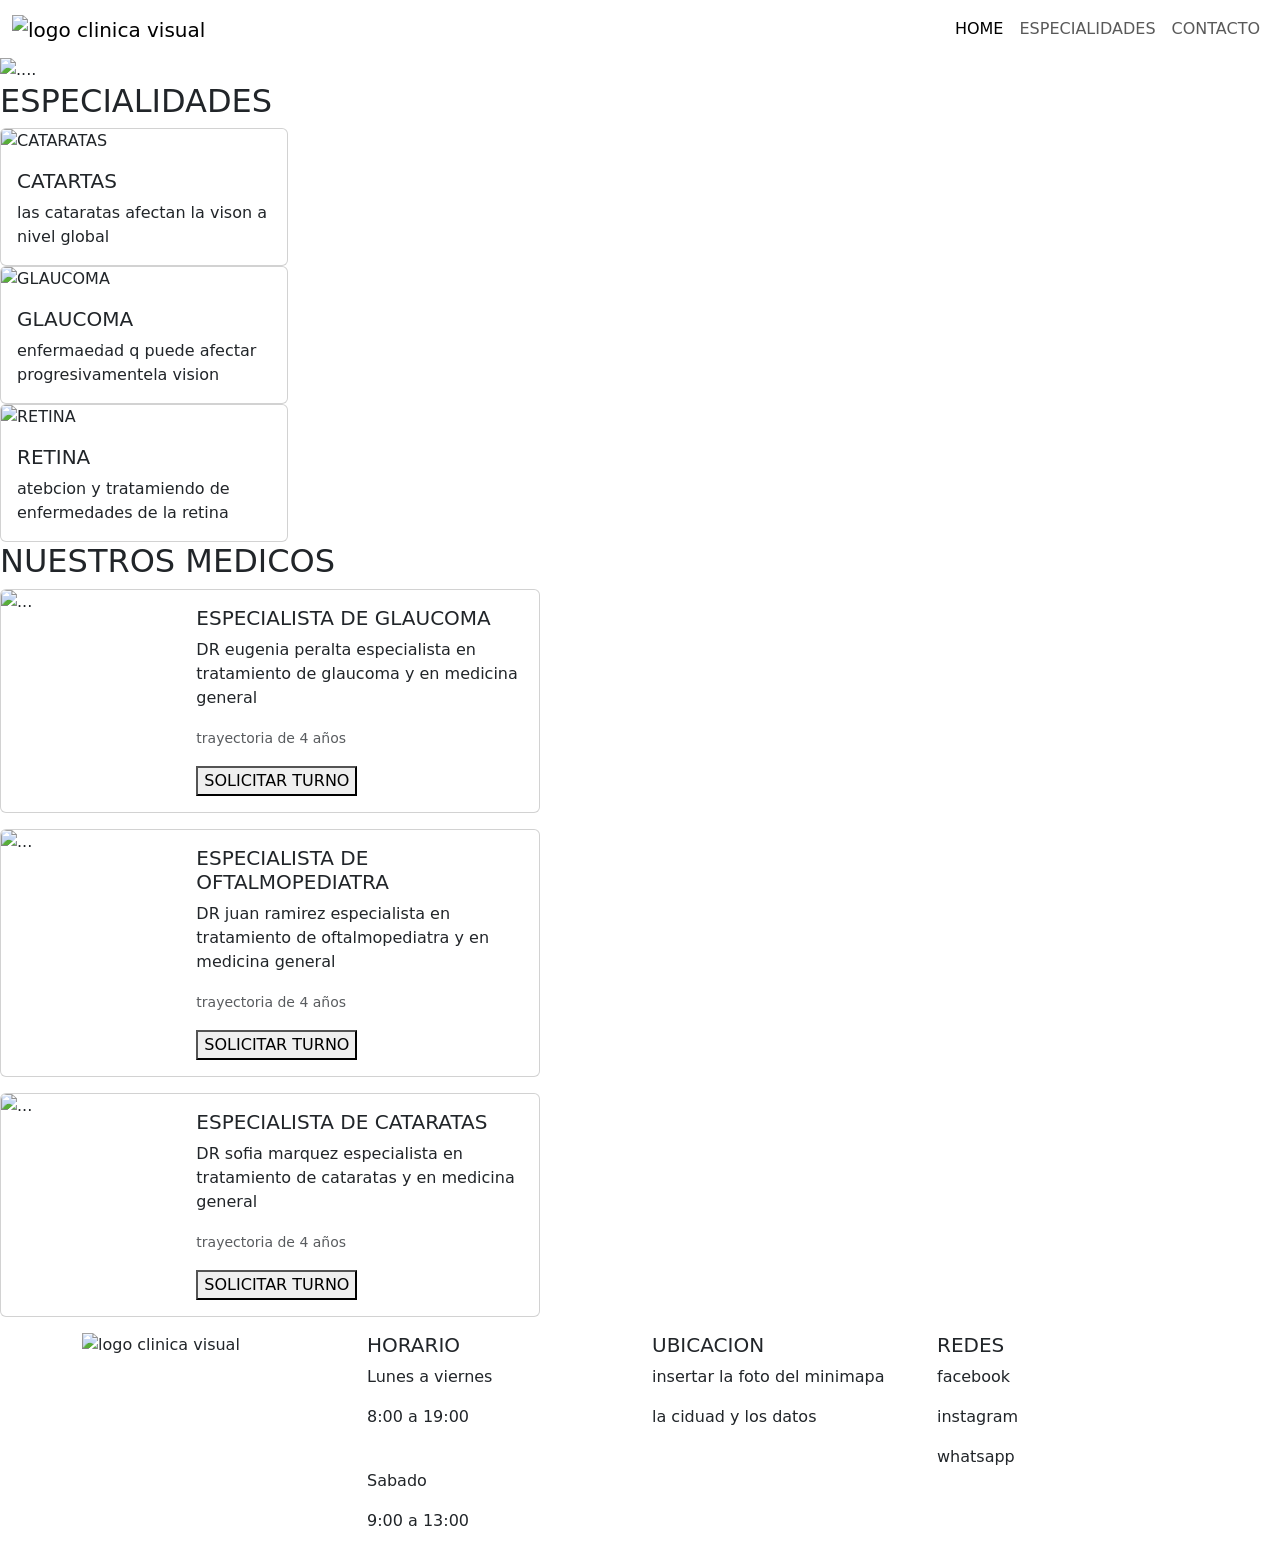
==== index.html @ 92901f4f "Add files via upload" ====
<!doctype html>
<html lang="en">
<head>
<meta charset="utf-8">
<meta name="viewport" content="width=device-width, initial-scale=1">
<title>clinica visual</title>
<link href="https://cdn.jsdelivr.net/npm/bootstrap@5.3.8/dist/css/bootstrap.min.css" rel="stylesheet" integrity="sha384-sRIl4kxILFvY47J16cr9ZwB07vP4J8+LH7qKQnuqkuIAvNWLzeN8tE5YBujZqJLB" crossorigin="anonymous">
</head>
<body>
    <nav class="navbar navbar-expand-lg">
        <div class="container-fluid">
            <a class="navbar-brand" href="index.html">
                <img src="imagenes2/image.png" alt="logo clinica visual">
             </a>
             <button class="navbar-toggler" type="button" data-bs-toggle="collapse" data-bs-target="#navbarSupportedContent" aria-expanded="false" aria-label="toggle navigation">
                <span class="navbar-toggler-icon"></span>
             </button>
             <div class="collapse navbar-collapse" id="navbarSupportedContent">
                <ul class="navbar-nav ms-auto mb-2 mb-lg-0">
                    <li class="nav-item">
                        <a class="nav-link active" aria-current="page" href="index.html">HOME</a>
                    </li>
                    <li class="nav-item">
                        <a class="nav-link" href="ESPECIALIDADES.html">ESPECIALIDADES</a>
                    </li>
                    <li class="nav-item">
                        <a class="nav-link" href="CONTACTO.html">CONTACTO</a>
                    </li>
                </ul>
             </div>
        </div>
    </nav>
    <div id="carouselExampleFade" class="carousel slide carousel-fade">
        <div class="carousel-inner">
            <div class="carousel-item active">
                <img src="imagenes2/imagen 1,1.png" class=" w-100" alt="....">
                <div class="carousel-caption">
                    <h1>Clinica visual</h1>
                    <p>cuidamos tu vison con tecnologia y profesionales especializados</p>
                    <button>SOLICITAR TURNO</button>
                </div>
            </div>
            <div class="carousel-item">
                <img src="imagenes2/imagen 1,1.png" class="d-block w-100" alt="....">
                <div class="carousel-caption">
                    <h1>Clinica visual</h1>
                    <p>cuidamos tu vison con tecnologia y profesionalismo especializados</p>
                    <button>SOLICITAR TURNO</button>
                </div>
            </div>
            <div class="carousel-item">
                <img src="imagenes2/imagen 1,1.png" class="d-block w-100" alt="....">
                <div class="carousel-caption">
                    <h1>Clinica visual</h1>
                    <p>cuidimaos tu vison con tecnologia y prfesionalismo</p>
                    <button>SOLICITAR TURNO</button>
                </div>
            </div>
        </div>
        <button class="carousel-control-prev" type="button" data-bs-target="#carouselExampleFade" data-bs-slide="prev"> 
            <span class="carousel-control-prev-icon" aria-hidden="true"></span>
            <span class="visually-hidden">anterior</span>
        </button>
        <button class="carousel-control-next" type="button" data-bs-target="#carouselExampleFade" data-bs-slide="next">
             <span class="carousel-control-next-icon" aria-hidden="true"></span>
             <span class="visually-hidden">Siguiente</span>
        </button>
    </div>
    <section>
        <h2>ESPECIALIDADES</h2>
        <div id="carouselespecialidades" class="carousel slide">
            <div class="carousel-inner">
                <div class="carousel-item active">
                    <div class="card" style="width: 18rem;">
                        <img src="imagenes2/imagen 1,1.png" class="card-img-top" alt="CATARATAS">
                        <div class="card-body">
                            <h5 class="card-tittle">CATARTAS</h5>
                            <p class="card-text">las cataratas afectan la vison a nivel global</p>
                        </div>
                    </div>
                    <div class="card" style="width: 18rem;">
                        <img src="imagenes2/imagen 1,1.png" class="card-img-top" alt="GLAUCOMA">
                        <div class="card-body">
                            <h5 class="card-tittle">GLAUCOMA</h5>
                            <p class="card-text">enfermaedad q puede afectar progresivamentela vision</p>
                        </div>
                 </div>
                 <div class="card" style="width: 18rem;">
                    <img src="imagenes2/imagen 1,1.png" class="card-img-top" alt="RETINA">
                    <div class="card-body">
                        <h5 class="card-tittle">RETINA</h5>
                        <p class="card-text">atebcion y tratamiendo de enfermedades de la retina</p>
                  </div>
            </div>
        </div>
        <!--aca iria el sergundo pack de tarjetas de especialidades -->
        <button class="carousel-control-prev" type="button" data-bs-target="prev">
            <span class="carousel-control-prev-icon" aria-hidden="true"></span>
            <span class="visually-hidden">anterior</span>
        </button>
        <button class="carousel-control-next" type="button" data-bs-target="carouselespecialidades" data-bs-slide="next">
            <span class="carousel-control-next-icon" aria-hidden="true"></span>
            <span class="visually-hidden">siguiente</span>
        </button>
    </section>
    <section>
        <h2>NUESTROS MEDICOS</h2>
        <!--acaa iria las tarjetas de los medicos-->
        <div class="card mb-3" style="max-width: 540px;">
  <div class="row g-0">
    <div class="col-md-4">
      <img src="imagenes2/Chairman's Helicopter Medical Staff.png" class="img-fluid rounded-start" alt="...">
    </div>
    <div class="col-md-8">
      <div class="card-body">
        <h5 class="card-title">ESPECIALISTA DE GLAUCOMA</h5>
        <p class="card-text">DR eugenia peralta especialista en tratamiento de glaucoma y en medicina general</p>
        <p class="card-text"><small class="text-body-secondary">trayectoria de 4 años</small></p>
        <button>SOLICITAR TURNO</button>
      </div>
    </div>
  </div>
</div>
<div class="card mb-3" style="max-width: 540px;">
  <div class="row g-0">
    <div class="col-md-4">
      <img src="imagenes2/Chairman's Helicopter Medical Staff.png" class="img-fluid rounded-start" alt="...">
    </div>
    <div class="col-md-8">
      <div class="card-body">
        <h5 class="card-title">ESPECIALISTA DE OFTALMOPEDIATRA</h5>
        <p class="card-text">DR juan ramirez especialista en tratamiento de oftalmopediatra y en medicina general </p>
        <p class="card-text"><small class="text-body-secondary">trayectoria de 4 años</small></p>
        <button>SOLICITAR TURNO</button>
      </div>
    </div>
  </div>
</div>
<div class="card mb-3" style="max-width: 540px;">
  <div class="row g-0">
    <div class="col-md-4">
      <img src="imagenes2/Chairman's Helicopter Medical Staff.png" class="img-fluid rounded-start" alt="...">
    </div>
    <div class="col-md-8">
      <div class="card-body">
        <h5 class="card-title">ESPECIALISTA DE CATARATAS</h5>
        <p class="card-text">DR sofia marquez especialista en tratamiento de cataratas y en medicina general </p>
        <p class="card-text"><small class="text-body-secondary">trayectoria de 4 años</small></p>
        <button>SOLICITAR TURNO</button>
      </div>
    </div>
  </div>
</div>

    </section>
    <footer>
        <div class="container">
            <div class="row">
                <div class="col-md-3">
                    <img src="imagenes2/image.png" alt="logo clinica visual">
                </div>
                <div class="col-md-3">
                    <h5>HORARIO</h5>

                    <p>Lunes a viernes</p>
                    <p>8:00 a 19:00</p>

                    <br>
                    <p>Sabado</p>
                    <p>9:00 a 13:00</p>
                </div>
                <div class="col-md-3">
                    <h5>UBICACION</h5>

                    <p>insertar la foto del minimapa</p>
                    <p>la ciduad y los datos</p>
                </div>
                <div class="col-md-3">
                    <h5>REDES</h5>

                    <p>facebook</p>
                    <p>instagram</p>
                    <p>whatsapp</p>
                </div>
            </div>
        </div>
    </footer>
<script src="https://cdn.jsdelivr.net/npm/bootstrap@5.3.8/dist/js/bootstrap.bundle.min.js" integrity="sha384-FKyoEForCGlyvwx9Hj09JcYn3nv7wiPVlz7YYwJrWVcXK/BmnVDxM+D2scQbITxI" crossorigin="anonymous"></script>
</body>
</html>
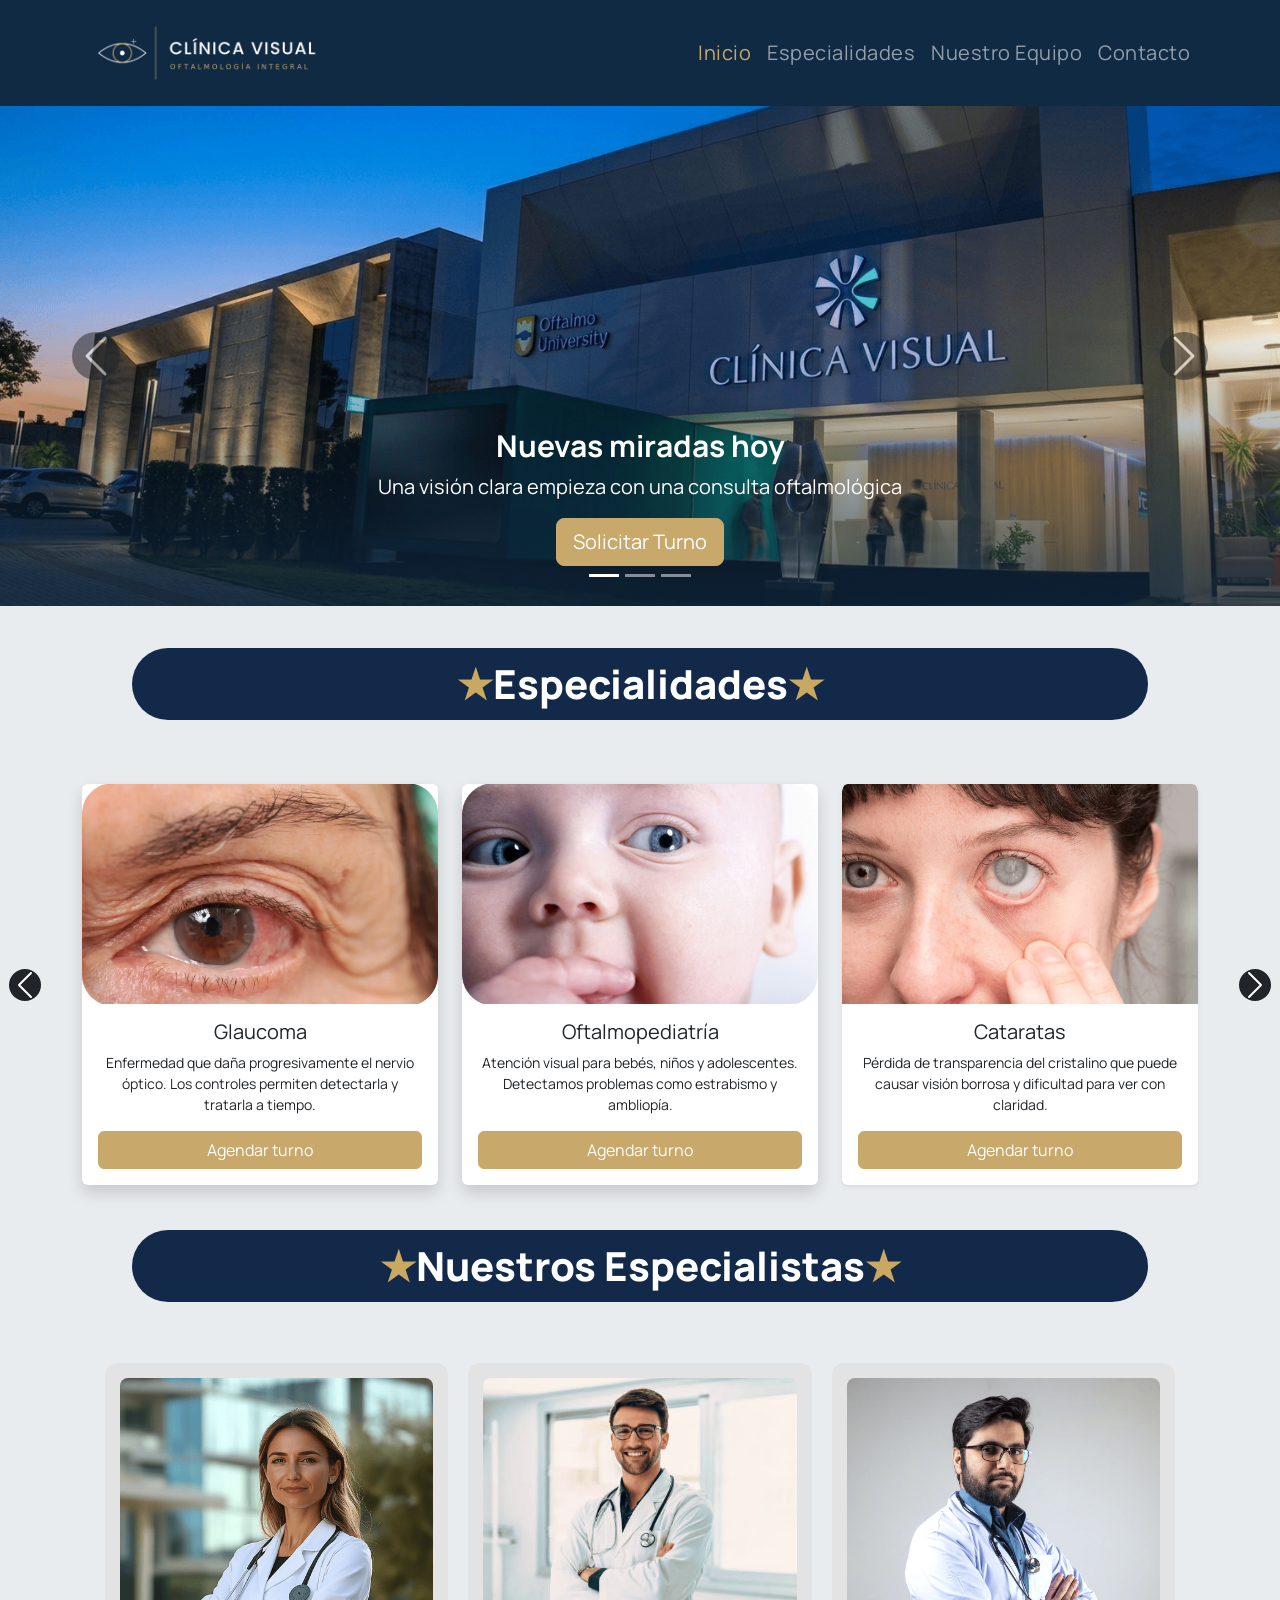
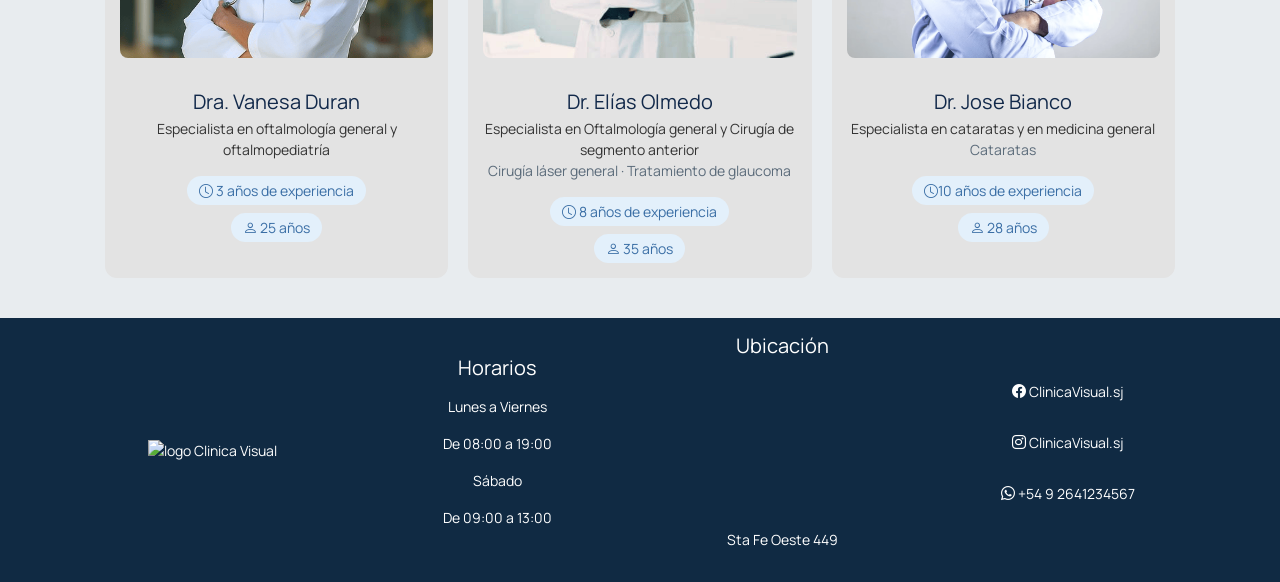
==== commit 50650cf6: "Add files via upload" ====
--- a/index.html
+++ b/index.html
@@ -1,190 +1,452 @@
 <!doctype html>
-<html lang="en">
+<html lang="es">
 <head>
-<meta charset="utf-8">
-<meta name="viewport" content="width=device-width, initial-scale=1">
-<title>clinica visual</title>
-<link href="https://cdn.jsdelivr.net/npm/bootstrap@5.3.8/dist/css/bootstrap.min.css" rel="stylesheet" integrity="sha384-sRIl4kxILFvY47J16cr9ZwB07vP4J8+LH7qKQnuqkuIAvNWLzeN8tE5YBujZqJLB" crossorigin="anonymous">
+  <meta charset="utf-8">
+  <meta name="viewport" content="width=device-width, initial-scale=1">
+  <title>Clinica Visual</title>
+  <link rel="icon" type="image/svg+xml" href="imagenes/p3_simbolo.png">
+  <link href="https://fonts.googleapis.com/css2?family=Manrope:wght@400;500;700;800&display=swap" rel="stylesheet">
+  <link href="https://cdn.jsdelivr.net/npm/bootstrap@5.3.8/dist/css/bootstrap.min.css" rel="stylesheet" integrity="sha384-sRIl4kxILFvY47J16cr9ZwB07vP4J8+LH7qKQnuqkuIAvNWLzeN8tE5YBujZqJLB" crossorigin="anonymous">
+  <link rel="stylesheet" href="https://cdn.jsdelivr.net/npm/bootstrap-icons@1.13.2/font/bootstrap-icons.min.css">
+  <link href="styles.css"  rel="stylesheet">
 </head>
-<body>
-    <nav class="navbar navbar-expand-lg">
-        <div class="container-fluid">
-            <a class="navbar-brand" href="index.html">
-                <img src="imagenes2/image.png" alt="logo clinica visual">
-             </a>
-             <button class="navbar-toggler" type="button" data-bs-toggle="collapse" data-bs-target="#navbarSupportedContent" aria-expanded="false" aria-label="toggle navigation">
-                <span class="navbar-toggler-icon"></span>
-             </button>
-             <div class="collapse navbar-collapse" id="navbarSupportedContent">
-                <ul class="navbar-nav ms-auto mb-2 mb-lg-0">
-                    <li class="nav-item">
-                        <a class="nav-link active" aria-current="page" href="index.html">HOME</a>
-                    </li>
-                    <li class="nav-item">
-                        <a class="nav-link" href="ESPECIALIDADES.html">ESPECIALIDADES</a>
-                    </li>
-                    <li class="nav-item">
-                        <a class="nav-link" href="CONTACTO.html">CONTACTO</a>
-                    </li>
-                </ul>
-             </div>
-        </div>
-    </nav>
-    <div id="carouselExampleFade" class="carousel slide carousel-fade">
-        <div class="carousel-inner">
-            <div class="carousel-item active">
-                <img src="imagenes2/imagen 1,1.png" class=" w-100" alt="....">
-                <div class="carousel-caption">
-                    <h1>Clinica visual</h1>
-                    <p>cuidamos tu vison con tecnologia y profesionales especializados</p>
-                    <button>SOLICITAR TURNO</button>
-                </div>
-            </div>
-            <div class="carousel-item">
-                <img src="imagenes2/imagen 1,1.png" class="d-block w-100" alt="....">
-                <div class="carousel-caption">
-                    <h1>Clinica visual</h1>
-                    <p>cuidamos tu vison con tecnologia y profesionalismo especializados</p>
-                    <button>SOLICITAR TURNO</button>
-                </div>
-            </div>
-            <div class="carousel-item">
-                <img src="imagenes2/imagen 1,1.png" class="d-block w-100" alt="....">
-                <div class="carousel-caption">
-                    <h1>Clinica visual</h1>
-                    <p>cuidimaos tu vison con tecnologia y prfesionalismo</p>
-                    <button>SOLICITAR TURNO</button>
-                </div>
-            </div>
-        </div>
-        <button class="carousel-control-prev" type="button" data-bs-target="#carouselExampleFade" data-bs-slide="prev"> 
-            <span class="carousel-control-prev-icon" aria-hidden="true"></span>
-            <span class="visually-hidden">anterior</span>
-        </button>
-        <button class="carousel-control-next" type="button" data-bs-target="#carouselExampleFade" data-bs-slide="next">
-             <span class="carousel-control-next-icon" aria-hidden="true"></span>
-             <span class="visually-hidden">Siguiente</span>
-        </button>
-    </div>
-    <section>
-        <h2>ESPECIALIDADES</h2>
-        <div id="carouselespecialidades" class="carousel slide">
-            <div class="carousel-inner">
-                <div class="carousel-item active">
-                    <div class="card" style="width: 18rem;">
-                        <img src="imagenes2/imagen 1,1.png" class="card-img-top" alt="CATARATAS">
-                        <div class="card-body">
-                            <h5 class="card-tittle">CATARTAS</h5>
-                            <p class="card-text">las cataratas afectan la vison a nivel global</p>
-                        </div>
-                    </div>
-                    <div class="card" style="width: 18rem;">
-                        <img src="imagenes2/imagen 1,1.png" class="card-img-top" alt="GLAUCOMA">
-                        <div class="card-body">
-                            <h5 class="card-tittle">GLAUCOMA</h5>
-                            <p class="card-text">enfermaedad q puede afectar progresivamentela vision</p>
-                        </div>
-                 </div>
-                 <div class="card" style="width: 18rem;">
-                    <img src="imagenes2/imagen 1,1.png" class="card-img-top" alt="RETINA">
-                    <div class="card-body">
-                        <h5 class="card-tittle">RETINA</h5>
-                        <p class="card-text">atebcion y tratamiendo de enfermedades de la retina</p>
-                  </div>
-            </div>
-        </div>
-        <!--aca iria el sergundo pack de tarjetas de especialidades -->
-        <button class="carousel-control-prev" type="button" data-bs-target="prev">
-            <span class="carousel-control-prev-icon" aria-hidden="true"></span>
-            <span class="visually-hidden">anterior</span>
-        </button>
-        <button class="carousel-control-next" type="button" data-bs-target="carouselespecialidades" data-bs-slide="next">
-            <span class="carousel-control-next-icon" aria-hidden="true"></span>
-            <span class="visually-hidden">siguiente</span>
-        </button>
-    </section>
-    <section>
-        <h2>NUESTROS MEDICOS</h2>
-        <!--acaa iria las tarjetas de los medicos-->
-        <div class="card mb-3" style="max-width: 540px;">
-  <div class="row g-0">
-    <div class="col-md-4">
-      <img src="imagenes2/Chairman's Helicopter Medical Staff.png" class="img-fluid rounded-start" alt="...">
-    </div>
-    <div class="col-md-8">
-      <div class="card-body">
-        <h5 class="card-title">ESPECIALISTA DE GLAUCOMA</h5>
-        <p class="card-text">DR eugenia peralta especialista en tratamiento de glaucoma y en medicina general</p>
-        <p class="card-text"><small class="text-body-secondary">trayectoria de 4 años</small></p>
-        <button>SOLICITAR TURNO</button>
-      </div>
-    </div>
+
+
+<body class="text-center">
+
+
+
+
+
+
+
+
+  <!-- NAVBAR -->
+  <nav class="navbar navbar-expand-lg navbar-dark">
+    <div class="container">
+      <a href="" class="navbar-brand">
+        <img src="imagenes2/image.26.png" width="350" height="91" alt="logo clinica visual">
+      </a>
+
+
+
+
+
+
+
+
+      <button class="navbar-toggler" type="button"
+              data-bs-toggle="collapse" data-bs-target="#Menuprincipal"
+              aria-controls="Menuprincipal" aria-expanded="false"
+              aria-label="Abrir menú">
+        <span class="navbar-toggler-icon"></span>
+      </button>
+
+
+
+
+
+
+
+
+      <div class="collapse navbar-collapse" id="Menuprincipal">
+        <ul class="navbar-nav ms-auto">
+          <li class="nav-item"><a href="index.html" class="nav-link active">Inicio</a></li>
+          <li class="nav-item"><a href="ESPECIALIDADES.html" class="nav-link">Especialidades</a></li>
+          <li class="nav-item"><a href="NUESTRO_EQUIPO.html" class="nav-link">Nuestro Equipo</a></li>
+          <li class="nav-item"><a href="CONTACTO.html" class="nav-link">Contacto</a></li>
+        </ul>
+      </div>
+    </div>
+  </nav>
+
+
+
+
+
+
+
+
+  <!-- CARRUSEL -->
+  <div id="carouselExampleCaptions" class="carousel slide carousel-fade" data-bs-ride="carousel" data-bs-interval="3000">
+  <div class="carousel-indicators">
+    <button type="button" data-bs-target="#carouselExampleCaptions" data-bs-slide-to="0" class="active" aria-current="true" aria-label="Slide 1"></button>
+    <button type="button" data-bs-target="#carouselExampleCaptions" data-bs-slide-to="1" aria-label="Slide 2"></button>
+    <button type="button" data-bs-target="#carouselExampleCaptions" data-bs-slide-to="2" aria-label="Slide 3"></button>
   </div>
+  <div class="carousel-inner">
+    <div class="carousel-item active">
+      <img src="imagenes2/Gemini_Generated_Image_q5j95fq5j95fq5j9.png" class="d-block w-100" alt="Clínica Visual">
+      <div class="carousel-caption d-none d-md-block">
+        <h5>Nuevas miradas hoy</h5>
+        <p>Una visión clara empieza con una consulta oftalmológica</p>
+        <a href="CONTACTO.html" class="btn btn-primary btn-lg">Solicitar Turno</a>
+      </div>
+    </div>
+    <div class="carousel-item">
+      <img src="imagenes2/Gemini_Generated_Image_yjb6mkyjb6mkyjb6.png" class="d-block w-100" alt="Clínica Visual">
+      <div class="carousel-caption d-none d-md-block">
+        <h5>Enfoque y claridad</h5>
+        <p>No dejes que el tiempo nuble tu visión, revisa tu salud ocular con nosotros</p>
+        <a href="CONTACTO.html" class="btn btn-primary btn-lg">Solicitar Turno</a>
+      </div>
+    </div>
+    <div class="carousel-item">
+      <img src="imagenes2/Gemini_Generated_Image_hlz7w5hlz7w5hlz7.png" class="d-block w-100" alt="Clínica Visual">
+      <div class="carousel-caption d-none d-md-block">
+        <h5>Cuidado visual continuo</h5>
+        <p>La mirada es el espejo del alma</p>
+        <a href="CONTACTO.html" class="btn btn-primary btn-lg">Solicitar Turno</a>
+      </div>
+    </div>
+  </div>
+  <button class="carousel-control-prev" type="button" data-bs-target="#carouselExampleCaptions" data-bs-slide="prev">
+  <span class="carousel-control-prev-icon bg-dark rounded-circle p-4" aria-hidden="true"></span>
+  <span class="visually-hidden">Anterior</span>
+</button>
+<button class="carousel-control-next" type="button" data-bs-target="#carouselExampleCaptions" data-bs-slide="next">
+  <span class="carousel-control-next-icon bg-dark rounded-circle p-4" aria-hidden="true"></span>
+  <span class="visually-hidden">Siguiente</span>
+</button>
 </div>
-<div class="card mb-3" style="max-width: 540px;">
-  <div class="row g-0">
-    <div class="col-md-4">
-      <img src="imagenes2/Chairman's Helicopter Medical Staff.png" class="img-fluid rounded-start" alt="...">
-    </div>
-    <div class="col-md-8">
-      <div class="card-body">
-        <h5 class="card-title">ESPECIALISTA DE OFTALMOPEDIATRA</h5>
-        <p class="card-text">DR juan ramirez especialista en tratamiento de oftalmopediatra y en medicina general </p>
-        <p class="card-text"><small class="text-body-secondary">trayectoria de 4 años</small></p>
-        <button>SOLICITAR TURNO</button>
-      </div>
-    </div>
+<br>
+  <br>
+
+
+
+
+
+
+
+
+<!-- CARRUSEL DE ESPECIALIDADES -->
+ <h2 class="especialistas-titulo">
+      <span>★</span>Especialidades<span>★</span>
+    </h2>
+
+
+<div id="carruselEspecialidades" class="carousel slide" data-bs-ride="carousel" data-bs-interval="5000">
+  <div class="carousel-inner">
+    <div class="carousel-item active">
+      <div class="container py-4">
+        <div class="row g-4">
+
+
+
+
+          <div class="col-12 col-md-4">
+            <div class="card h-100 shadow rounded overflow-hidden">
+              <img src="imagenes2/image.24.png" class="card-img-top" alt="Glaucoma">
+              <div class="card-body d-flex flex-column">
+                <h5 class="card-title text-center">Glaucoma</h5>
+                <p class="card-text text-center">
+                  Enfermedad que daña progresivamente el nervio óptico.
+                  Los controles permiten detectarla y tratarla a tiempo.
+                </p>
+                <a href="contacto.html" class="btn btn-primary mt-auto">Agendar turno</a>
+              </div>
+            </div>
+          </div>
+
+
+
+
+          <div class="col-12 col-md-4">
+            <div class="card h-100 shadow rounded overflow-hidden">
+              <img src="imagenes2/image.23.png" class="card-img-top" alt="Oftalmopediatría">
+              <div class="card-body d-flex flex-column">
+                <h5 class="card-title text-center">Oftalmopediatría</h5>
+                <p class="card-text text-center">
+                  Atención visual para bebés, niños y adolescentes.
+                  Detectamos problemas como estrabismo y ambliopía.
+                </p>
+                <a href="CONTACTO.html" class="btn btn-primary mt-auto">Agendar turno</a>
+              </div>
+            </div>
+          </div>
+
+
+
+
+          <div class="col-12 col-md-4">
+            <div class="card h-100 shadow-sm rounded overflow-hidden">
+              <img src="imagenes2/image.39.png" class="card-img-top" alt="Cataratas">
+              <div class="card-body d-flex flex-column">
+                <h5 class="card-title text-center">Cataratas</h5>
+                <p class="card-text text-center">
+                  Pérdida de transparencia del cristalino que puede
+                  causar visión borrosa y dificultad para ver con claridad.
+                </p>
+                <a href="CONTACTO.html" class="btn btn-primary mt-auto">Agendar turno</a>
+              </div>
+            </div>
+          </div>
+
+
+
+
+        </div>
+      </div>
+    </div>
+
+
+
+
+    <div class="carousel-item">
+      <div class="container py-4">
+        <div class="row g-4">
+
+
+
+
+          <div class="col-12 col-md-4">
+            <div class="card h-100 shadow rounded overflow-hidden">
+              <img src="imagenes2/image.11.png" class="card-img-top" alt="Ojo seco">
+              <div class="card-body d-flex flex-column">
+                <h5 class="card-title text-center">Ojo seco</h5>
+                <p class="card-text text-center">
+                  Alteración de la lubricación ocular que puede causar
+                  ardor, irritación, enrojecimiento y sensación de arenilla.
+                </p>
+                <a href="CONTACTO.html" class="btn btn-primary mt-auto">Agendar turno</a>
+              </div>
+            </div>
+          </div>
+
+
+
+
+          <div class="col-12 col-md-4">
+            <div class="card h-100 shadow rounded overflow-hidden">
+              <img src="imagenes2/image.12.png" class="card-img-top" alt="Enfermedades de la retina">
+              <div class="card-body d-flex flex-column">
+                <h5 class="card-title text-center">Enfermedades de la retina</h5>
+                <p class="card-text text-center">
+                  Evaluación de alteraciones de la retina que pueden
+                  afectar la visión central o periférica.
+                </p>
+                <a href="CONTACTO.html" class="btn btn-primary mt-auto">Agendar turno</a>
+              </div>
+            </div>
+          </div>
+
+
+
+
+          <div class="col-12 col-md-4">
+            <div class="card h-100 shadow rounded overflow-hidden">
+              <img src="imagenes2/image.33.png" class="card-img-top" alt="Miopía y astigmatismo">
+              <div class="card-body d-flex flex-column">
+                <h5 class="card-title text-center">Miopía y astigmatismo</h5>
+                <p class="card-text text-center">
+                  Problemas de refracción que dificultan enfocar
+                  correctamente los objetos cercanos o lejanos.
+                </p>
+                <a href="CONTACTO.html" class="btn btn-primary mt-auto">Agendar turno</a>
+              </div>
+            </div>
+          </div>
+
+
+
+
+        </div>
+      </div>
+    </div>
+
+
+
+
   </div>
+
+
+
+
+  <button class="carousel-control-prev" type="button"
+    data-bs-target="#carruselEspecialidades" data-bs-slide="prev">
+    <span class="carousel-control-prev-icon bg-dark rounded-circle p-3"
+      aria-hidden="true"></span>
+    <span class="visually-hidden">Anterior</span>
+  </button>
+
+
+
+
+  <button class="carousel-control-next" type="button"
+    data-bs-target="#carruselEspecialidades" data-bs-slide="next">
+    <span class="carousel-control-next-icon bg-dark rounded-circle p-3"
+      aria-hidden="true"></span>
+    <span class="visually-hidden">Siguiente</span>
+  </button>
+
+
+
+
 </div>
-<div class="card mb-3" style="max-width: 540px;">
-  <div class="row g-0">
-    <div class="col-md-4">
-      <img src="imagenes2/Chairman's Helicopter Medical Staff.png" class="img-fluid rounded-start" alt="...">
-    </div>
-    <div class="col-md-8">
-      <div class="card-body">
-        <h5 class="card-title">ESPECIALISTA DE CATARATAS</h5>
-        <p class="card-text">DR sofia marquez especialista en tratamiento de cataratas y en medicina general </p>
-        <p class="card-text"><small class="text-body-secondary">trayectoria de 4 años</small></p>
-        <button>SOLICITAR TURNO</button>
-      </div>
-    </div>
-  </div>
+
+
+<br>
+  <!-- ESPECIALISTAS -->
+  <section class="especialistas">
+
+
+
+
+
+
+
+
+    <h2 class="especialistas-titulo">
+      <span>★</span>Nuestros Especialistas<span>★</span>
+    </h2>
+  <br>
+
+
+
+
+
+
+    <div class="especialistas-grid">
+
+
+
+
+
+
+
+
+      <!-- Tarjeta 1 -->
+      <article class="especialista-card">
+        <img src="imagenes2/confident-medical-professional-stockcake.png" class="especialista-foto" alt="Dra. Vanesa Duran">
+        <h3 class="especialista-nombre">Dra. Vanesa Duran</h3>
+        <p class="especialista-especialidad">Especialista en oftalmología general y oftalmopediatría</p>
+        <div class="etiquetas">
+          <span class="etiqueta"><i class="bi bi-clock"></i> 3 años de experiencia</span>
+          <span class="etiqueta"><i class="bi bi-person"></i> 25 años</span>
+        </div>
+      </article>
+
+
+
+
+
+
+
+
+      <!-- Tarjeta 2 -->
+      <article class="especialista-card">
+        <img src="imagenes2/istockphoto-2158610739-612x612.png" class="especialista-foto" alt="Dr. Elías Olmedo">
+        <h3 class="especialista-nombre">Dr. Elías Olmedo</h3>
+        <p class="especialista-especialidad">Especialista en Oftalmología general y Cirugía de segmento anterior</p>
+        <p class="especialista-detalle">Cirugía láser general · Tratamiento de glaucoma</p>
+        <div class="etiquetas">
+          <span class="etiqueta"><i class="bi bi-clock"></i> 8 años de experiencia</span>
+          <span class="etiqueta"><i class="bi bi-person"></i> 35 años</span>
+        </div>
+      </article>
+      <!-- Tarjeta 3 -->
+      <article class="especialista-card">
+        <img src="imagenes2/image.35.png" class="especialista-foto" alt="Dr jose bianco">
+        <h3 class="especialista-nombre">Dr. Jose Bianco</h3>
+        <p class="especialista-especialidad">Especialista en cataratas y en medicina general</p>
+        <p class="especialista-detalle">Cataratas</p>
+        <div class="etiquetas">
+            <span class="etiqueta"><i class="bi bi-clock"></i>10 años de experiencia</span>
+            <span class="etiqueta"><i class="bi bi-person"></i> 28 años</span>
+        </div>
+      </article>
+
+
+
+
+
+
+
+
+    </div>  
+  </section>
+
+
+
+
+  <!-- FOOTER -->
+  <footer class="footer">
+    <div class="container">
+      <div class="row align-items-center py-4">
+
+
+
+
+
+
+
+
+        <!-- Logo -->
+        <div class="col-12 col-md-3 mb-4 mb-md-0">
+          <img src="imagenes/image 17.png" class="footer-logo" alt="logo Clinica Visual">
+        </div>
+
+
+
+
+
+
+
+
+        <!-- Horarios -->
+        <div class="col-12 col-md-3 mb-4 mb-md-0 footer-horarios">
+          <h5 class="footer-titulo">Horarios</h5>
+          <p class="footer-dia">Lunes a Viernes</p>
+          <p class="footer-hora">De 08:00 a 19:00</p>
+          <p class="footer-dia">Sábado</p>
+          <p class="footer-hora">De 09:00 a 13:00</p>
+        </div>
+
+
+
+
+
+
+        <!-- Ubicación -->
+<div class="col-12 col-md-3 mb-4 mb-md-0">
+  <h5 class="footer-titulo">Ubicación</h5>
+  <iframe src="https://www.google.com/maps/embed?pb=!1m18!1m12!1m3!1d3400.4468370658947!2d-68.5321957!3d-31.5393495!2m3!1f0!2f0!3f0!3m2!1i1024!2i768!4f13.1!3m3!1m2!1s0x968140258ace1925%3A0x8ff9e07103de958c!2sSta%20Fe%20Oeste%20449%2C%20J5400%20San%20Juan!5e0!3m2!1ses-419!2sar!4v1792428762064!5m2!1ses-419!2sar" width="200" height="150" style="border:0; border-radius:12px;" allowfullscreen loading="lazy" referrerpolicy="strict-origin-when-cross-origin"></iframe>
+  <p class="footer-direccion">Sta Fe Oeste 449</p>
 </div>
 
-    </section>
-    <footer>
-        <div class="container">
-            <div class="row">
-                <div class="col-md-3">
-                    <img src="imagenes2/image.png" alt="logo clinica visual">
-                </div>
-                <div class="col-md-3">
-                    <h5>HORARIO</h5>
-
-                    <p>Lunes a viernes</p>
-                    <p>8:00 a 19:00</p>
-
-                    <br>
-                    <p>Sabado</p>
-                    <p>9:00 a 13:00</p>
-                </div>
-                <div class="col-md-3">
-                    <h5>UBICACION</h5>
-
-                    <p>insertar la foto del minimapa</p>
-                    <p>la ciduad y los datos</p>
-                </div>
-                <div class="col-md-3">
-                    <h5>REDES</h5>
-
-                    <p>facebook</p>
-                    <p>instagram</p>
-                    <p>whatsapp</p>
-                </div>
-            </div>
-        </div>
-    </footer>
-<script src="https://cdn.jsdelivr.net/npm/bootstrap@5.3.8/dist/js/bootstrap.bundle.min.js" integrity="sha384-FKyoEForCGlyvwx9Hj09JcYn3nv7wiPVlz7YYwJrWVcXK/BmnVDxM+D2scQbITxI" crossorigin="anonymous"></script>
+
+
+
+ 
+
+
+        <!-- Redes sociales -->
+        <div class="col-12 col-md-3">
+          <ul class="footer-redes list-unstyled">
+            <li><i class="bi bi-facebook"></i> <span>ClinicaVisual.sj</span></li>
+            <li><i class="bi bi-instagram"></i> <span>ClinicaVisual.sj</span></li>
+            <li><i class="bi bi-whatsapp"></i> <span>+54 9 2641234567</span></li>
+          </ul>
+        </div>
+
+
+
+
+
+
+
+
+      </div>
+    </div>
+  </footer>
+
+
+
+
+
+
+
+
+  <script src="https://cdn.jsdelivr.net/npm/bootstrap@5.3.8/dist/js/bootstrap.bundle.min.js" integrity="sha384-FKyoEForCGlyvwx9Hj09JcYn3nv7wiPVlz7YYwJrWVcXK/BmnVDxM+D2scQbITxI" crossorigin="anonymous"></script>
 </body>
 </html>
--- a/styles.css
+++ b/styles.css
@@ -0,0 +1,368 @@
+:root {
+  --fuente-principal: 'Manrope', sans-serif;
+
+
+  --fuente-headline: var(--fuente-principal);
+
+
+  --headline-size: 40px;   --headline-weight: 800;  
+  --title-size: 30px;      --title-weight: 700;    
+  --subheader-size: 20px;  --subheader-weight: 400;
+  --body-size: 14px;       --body-weight: 400;      
+}
+
+
+body {
+  margin: 0;
+  background: #e8ecef;
+  font-family: var(--fuente-principal);
+  font-size: var(--body-size);
+  font-weight: var(--body-weight);
+  min-height: 100vh;
+  display: flex;
+  flex-direction: column;
+}
+
+
+/* ===== NAVBAR ===== */
+.navbar {
+  background: #102A43;
+}
+.navbar-brand img {
+  height: 80px;
+  width: auto;
+}
+.navbar .nav-link {
+  font-size: var(--subheader-size);
+  font-weight: var(--subheader-weight);
+  letter-spacing: 0.5px;
+  transition: color 0.2s;
+}
+.navbar .nav-link.active {
+  font-weight: 400;
+  color: #C8A96B;
+}
+.navbar .nav-link:hover {
+  color: #C8A96B;
+}
+
+
+/* ===== CARRUSEL PRINCIPAL (BANNER) ===== */
+#carouselExampleCaptions .carousel-item::after {
+  content: "";
+  position: absolute;
+  inset: 0;
+  background: linear-gradient(to top, rgba(16, 42, 67, 0.75) 0%, rgba(16, 42, 67, 0) 60%);
+  pointer-events: none;
+}
+#carouselExampleCaptions .carousel-item img {
+  height: 500px;
+  object-fit: cover;
+  object-position: center;
+}
+#carouselExampleCaptions .carousel-caption {
+  z-index: 2;
+}
+/* TITLE */
+#carouselExampleCaptions .carousel-caption h5 {
+  font-size: var(--title-size);
+  font-weight: var(--title-weight);
+}
+/* SUBHEADER */
+#carouselExampleCaptions .carousel-caption p {
+  font-size: var(--subheader-size);
+  font-weight: var(--subheader-weight);
+}
+#carouselExampleCaptions .carousel-indicators {
+  margin-bottom: 1.2rem;
+}
+
+
+/* ===== CARRUSEL DE ESPECIALIDADES ===== */
+#carruselEspecialidades {
+  padding: 0 60px;
+}
+#carruselEspecialidades .card {
+  border: none;
+  border-radius: 16px;
+  transition: transform 0.25s, box-shadow 0.25s;
+}
+#carruselEspecialidades .card:hover {
+  transform: translateY(-6px);
+  box-shadow: 0 12px 28px rgba(16, 42, 67, 0.2) !important;
+}
+#carruselEspecialidades .card-img-top {
+  height: 220px;
+  object-fit: cover;
+  object-position: center 30%;
+}
+/* SUBHEADER */
+#carruselEspecialidades .card-title {
+  font-size: var(--subheader-size);
+  font-weight: var(--subheader-weight);
+}
+/* BODY */
+#carruselEspecialidades .card-text {
+  font-size: var(--body-size);
+  font-weight: var(--body-weight);
+}
+#carruselEspecialidades .carousel-control-prev {
+  left: 0;
+}
+#carruselEspecialidades .carousel-control-next {
+  right: 0;
+}
+#carruselEspecialidades .carousel-control-prev,
+#carruselEspecialidades .carousel-control-next {
+  width: 50px;
+  opacity: 1;
+}
+
+
+/* ===== ESPECIALISTAS ===== */
+.especialistas {
+  margin-bottom: 40px;
+}
+/* HEADLINE */
+.especialistas-titulo {
+  background: #12294a;
+  color: #fff;
+  width: 90%;
+  max-width: 1016px;
+  margin: 0 auto 40px;
+  border-radius: 999px;
+  padding: 12px 20px;
+  text-align: center;
+  font-family: var(--fuente-headline);
+  font-size: var(--headline-size);
+  font-weight: var(--headline-weight);
+}
+.especialistas-titulo span {
+  color: #c9a961;
+  font-size: var(--headline-size);
+}
+.especialistas-grid {
+  display: grid;
+  grid-template-columns: repeat(auto-fit, minmax(260px, 1fr));
+  gap: 20px;
+  max-width: 1100px;
+  margin: 0 auto;
+  padding: 0 15px;
+}
+.especialista-card {
+  background: #e3e3e3;
+  border-radius: 12px;
+  padding: 15px;
+  box-sizing: border-box;
+  max-width: 900px;
+  width: 100%;
+  position: relative;
+  overflow: hidden;
+}
+.especialista-foto {
+  width: 100%;
+  height: 280px;
+  object-fit: cover;
+  object-position: top;
+  border-radius: 8px;
+}
+/* SUBHEADER */
+.especialista-nombre {
+  margin: 32px 0 4px;
+  text-align: center;
+  font-size: var(--subheader-size);
+  font-weight: var(--subheader-weight);
+  color: #12294a;
+}
+/* BODY */
+.especialista-especialidad {
+  margin: 0;
+  text-align: center;
+  font-size: var(--body-size);
+  font-weight: var(--body-weight);
+  color: #333333;
+}
+.especialista-detalle {
+  margin: 0;
+  text-align: center;
+  font-size: var(--body-size);
+  font-weight: var(--body-weight);
+  color: #5B6B7A;
+}
+.etiquetas {
+  display: flex;
+  flex-direction: column;
+  align-items: center;
+  gap: 8px;
+  margin-top: 16px;
+}
+.etiqueta {
+  background: #e3f0fb;
+  color: #3A6EA5;
+  border-radius: 999px;
+  padding: 4px 12px;
+  font-size: var(--body-size);
+  font-weight: var(--body-weight);
+}
+
+
+/* ===== BOTONES ===== */
+.btn-turno {
+  margin-top: 1rem;
+  padding: 0.7rem 1.8rem;
+  background-color: #C8A96B;
+  color: white;
+  border-radius: 999px;
+  text-decoration: none;
+}
+.btn-turno:hover {
+  background: #b38f4b;
+}
+.btn-primary {
+  background-color: #C8A96B !important;
+  border-color: #C8A96B !important;
+}
+
+
+/* ===== FOOTER ===== */
+.footer {
+  margin-top: auto;
+  background: #102A43;
+  color: #fff;
+  font-size: var(--body-size);
+  font-weight: var(--body-weight);
+  text-align: center;
+}
+.footer .row {
+  padding-top: 1rem !important;
+  padding-bottom: 1rem !important;
+}
+.footer-redes {
+  display: flex;
+  flex-direction: column;
+  align-items: center;
+  gap: 30px;
+  padding: 0;
+}
+
+
+.footer h5 {
+  color: #fff;
+  font-size: var(--subheader-size);
+  font-weight: var(--subheader-weight);
+  margin-bottom: 16px;
+}
+.footer-logo {
+  max-width: 350px;
+  width: 100%;
+  height: auto;
+}
+.footer-enlace {
+  color: #fff;
+  text-decoration: none;
+}
+.footer-mapa {
+  max-width: 200px;
+  height: auto;
+  border-radius: 12px;
+  transition: transform 0.2s, opacity 0.2s;
+}
+.footer-mapa:hover {
+  transform: scale(1.05);
+  opacity: 0.9;
+}
+
+
+/* ===== CONTACTO ===== */
+.contacto-seccion {
+  padding: 60px 0;
+  background: #e8ecef;
+}
+.contacto-contenedor {
+  background: white;
+  border-radius: 20px;
+  overflow: hidden;
+  box-shadow: 0 8px 25px rgba(16, 42, 67, 0.12);
+}
+.contacto-formulario {
+  padding: 40px;
+}
+/* TITLE */
+.contacto-formulario h2 {
+  color: #12294a;
+  font-size: var(--title-size);
+  font-weight: var(--title-weight);
+  margin-bottom: 12px;
+}
+/* BODY */
+.contacto-formulario p {
+  color: #5B6B7A;
+  font-size: var(--body-size);
+  font-weight: var(--body-weight);
+  margin-bottom: 25px;
+}
+.contacto-formulario .form-label {
+  color: #12294a;
+  font-size: var(--body-size);
+  font-weight: 600;
+}
+.contacto-formulario .form-control,
+.contacto-formulario .form-select {
+  padding: 12px;
+  border-radius: 8px;
+  border: 1px solid #d4dce4;
+}
+.btn-contacto {
+  width: 100%;
+  padding: 13px;
+  margin-top: 12px;
+  background: #C8A96B;
+  border: none;
+  color: white;
+  font-weight: 700;
+  border-radius: 8px;
+}
+.btn-contacto:hover {
+  background: #b38f4b;
+}
+.contacto-imagen {
+  padding: 0;
+  min-height: 500px;
+}
+.contacto-imagen img {
+  width: 100%;
+  height: 100%;
+  min-height: 500px;
+  object-fit: cover;
+  display: block;
+}
+
+
+/* ===== RESPONSIVE ===== */
+@media (max-width: 991px) {
+  .contacto-formulario {
+    padding: 25px;
+  }
+  .contacto-imagen {
+    min-height: 300px;
+  }
+  .contacto-imagen img {
+    min-height: 300px;
+    max-height: 350px;
+  }
+}
+
+
+@media (max-width: 768px) {
+  :root {
+    --headline-size: 28px;
+    --title-size: 24px;
+    --subheader-size: 18px;
+  }
+  #carruselEspecialidades {
+    padding: 0 45px;
+  }
+  #carouselExampleCaptions .carousel-item img {
+    height: 300px;
+  }
+}
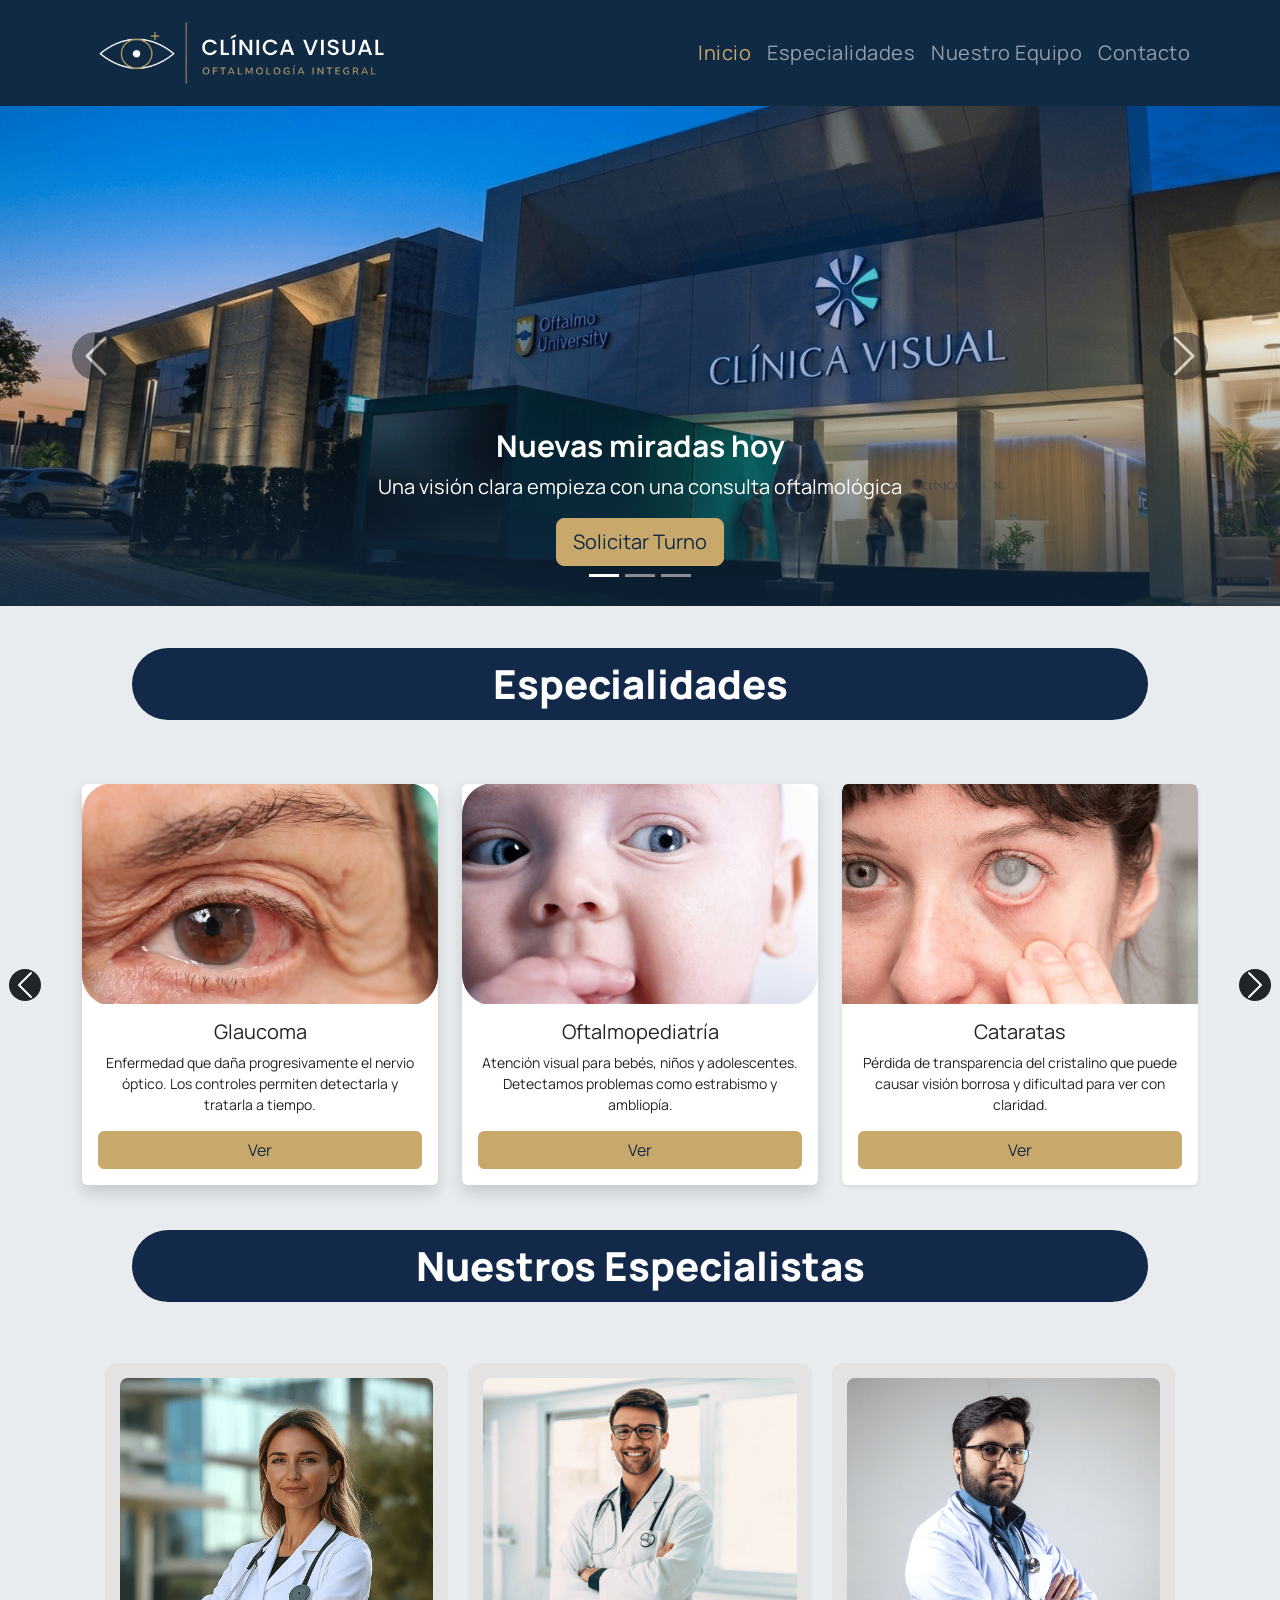
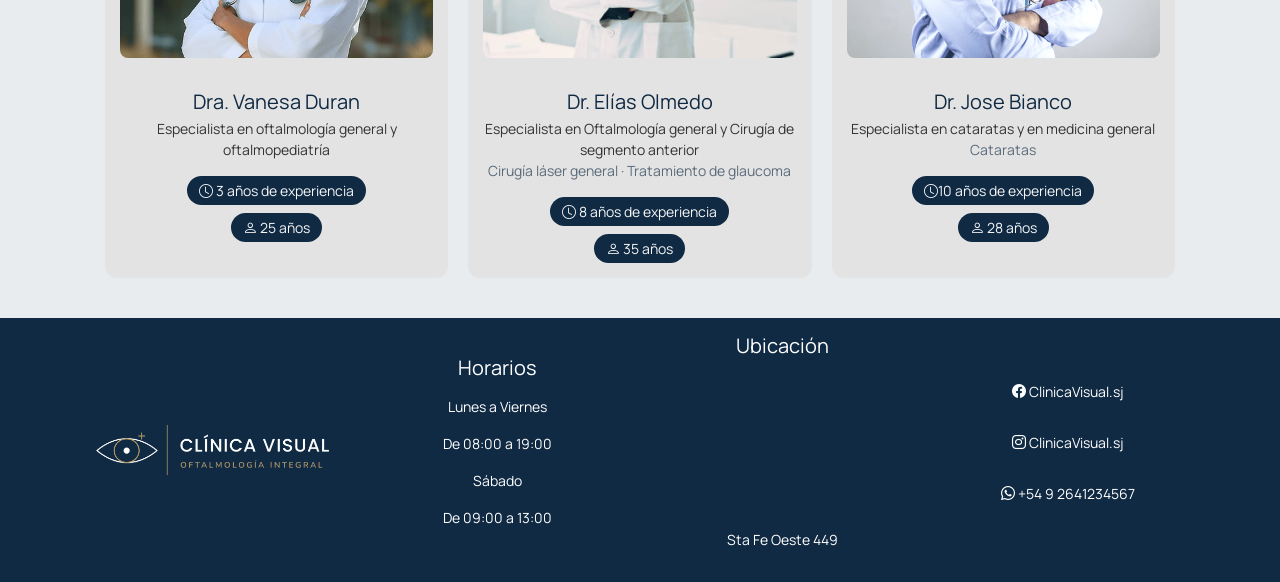
==== commit 173ba5b4: "Add files via upload" ====
--- a/index.html
+++ b/index.html
@@ -1,6 +1,7 @@
 <!doctype html>
 <html lang="es">
 <head>
+  <link rel="icon" type="image/png" href="imagenes2/1485477057-eye_78597.png">
   <meta charset="utf-8">
   <meta name="viewport" content="width=device-width, initial-scale=1">
   <title>Clinica Visual</title>
@@ -16,23 +17,12 @@
 
 
 
-
-
-
-
-
   <!-- NAVBAR -->
   <nav class="navbar navbar-expand-lg navbar-dark">
     <div class="container">
       <a href="" class="navbar-brand">
-        <img src="imagenes2/image.26.png" width="350" height="91" alt="logo clinica visual">
+        <img src="imagenes2/500 (1).png" width="350" height="91" alt="logo clinica visual">
       </a>
-
-
-
-
-
-
 
 
       <button class="navbar-toggler" type="button"
@@ -42,29 +32,16 @@
         <span class="navbar-toggler-icon"></span>
       </button>
 
-
-
-
-
-
-
-
       <div class="collapse navbar-collapse" id="Menuprincipal">
         <ul class="navbar-nav ms-auto">
           <li class="nav-item"><a href="index.html" class="nav-link active">Inicio</a></li>
-          <li class="nav-item"><a href="ESPECIALIDADES.html" class="nav-link">Especialidades</a></li>
-          <li class="nav-item"><a href="NUESTRO_EQUIPO.html" class="nav-link">Nuestro Equipo</a></li>
-          <li class="nav-item"><a href="CONTACTO.html" class="nav-link">Contacto</a></li>
+          <li class="nav-item"><a href="Especialidades.html" class="nav-link">Especialidades</a></li>
+          <li class="nav-item"><a href="Nuestro Equipo.html" class="nav-link">Nuestro Equipo</a></li>
+          <li class="nav-item"><a href="Contacto.html" class="nav-link">Contacto</a></li>
         </ul>
       </div>
     </div>
   </nav>
-
-
-
-
-
-
 
 
   <!-- CARRUSEL -->
@@ -80,7 +57,7 @@
       <div class="carousel-caption d-none d-md-block">
         <h5>Nuevas miradas hoy</h5>
         <p>Una visión clara empieza con una consulta oftalmológica</p>
-        <a href="CONTACTO.html" class="btn btn-primary btn-lg">Solicitar Turno</a>
+        <a href="Contacto.html" class="btn btn-primary btn-lg">Solicitar Turno</a>
       </div>
     </div>
     <div class="carousel-item">
@@ -88,7 +65,7 @@
       <div class="carousel-caption d-none d-md-block">
         <h5>Enfoque y claridad</h5>
         <p>No dejes que el tiempo nuble tu visión, revisa tu salud ocular con nosotros</p>
-        <a href="CONTACTO.html" class="btn btn-primary btn-lg">Solicitar Turno</a>
+        <a href="Contacto.html" class="btn btn-primary btn-lg">Solicitar Turno</a>
       </div>
     </div>
     <div class="carousel-item">
@@ -96,7 +73,7 @@
       <div class="carousel-caption d-none d-md-block">
         <h5>Cuidado visual continuo</h5>
         <p>La mirada es el espejo del alma</p>
-        <a href="CONTACTO.html" class="btn btn-primary btn-lg">Solicitar Turno</a>
+        <a href="Contacto.html" class="btn btn-primary btn-lg">Solicitar Turno</a>
       </div>
     </div>
   </div>
@@ -112,16 +89,9 @@
 <br>
   <br>
 
-
-
-
-
-
-
-
 <!-- CARRUSEL DE ESPECIALIDADES -->
  <h2 class="especialistas-titulo">
-      <span>★</span>Especialidades<span>★</span>
+      <span></span>Especialidades<span></span>
     </h2>
 
 
@@ -134,22 +104,24 @@
 
 
 
-          <div class="col-12 col-md-4">
-            <div class="card h-100 shadow rounded overflow-hidden">
-              <img src="imagenes2/image.24.png" class="card-img-top" alt="Glaucoma">
-              <div class="card-body d-flex flex-column">
-                <h5 class="card-title text-center">Glaucoma</h5>
-                <p class="card-text text-center">
-                  Enfermedad que daña progresivamente el nervio óptico.
-                  Los controles permiten detectarla y tratarla a tiempo.
-                </p>
-                <a href="contacto.html" class="btn btn-primary mt-auto">Agendar turno</a>
-              </div>
-            </div>
-          </div>
-
-
-
+  <div class="col-12 col-md-4">
+  <div class="card h-100 shadow rounded overflow-hidden">
+    <img src="imagenes2/image.24.png" class="card-img-top" alt="Glaucoma">
+    <div class="card-body d-flex flex-column">
+      <h5 class="card-title text-center">Glaucoma</h5>
+      <p class="card-text text-center">
+        Enfermedad que daña progresivamente el nervio óptico.
+        Los controles permiten detectarla y tratarla a tiempo.
+      </p>
+      <button type="button" class="btn btn-primary mt-auto"
+        data-bs-toggle="modal" data-bs-target="#modalEspecialidad"
+        data-titulo="Glaucoma"
+        data-texto="Se detecta mediante un examen de refracción que permite conocer cómo enfoca la luz el ojo. Su corrección suele realizarse con anteojos o lentes de contacto, según las necesidades de cada paciente.">
+  Ver
+</button>
+    </div>
+  </div>
+</div>
 
           <div class="col-12 col-md-4">
             <div class="card h-100 shadow rounded overflow-hidden">
@@ -160,13 +132,15 @@
                   Atención visual para bebés, niños y adolescentes.
                   Detectamos problemas como estrabismo y ambliopía.
                 </p>
-                <a href="CONTACTO.html" class="btn btn-primary mt-auto">Agendar turno</a>
-              </div>
-            </div>
-          </div>
-
-
-
+               <button type="button" class="btn btn-primary mt-auto"
+        data-bs-toggle="modal" data-bs-target="#modalEspecialidad"
+        data-titulo="Oftalmopediatría"
+        data-texto="Los controles visuales durante la infancia son fundamentales para acompañar el desarrollo de la visión. Las evaluaciones permiten detectar alteraciones a tiempo y establecer tratamientos adecuados para cada etapa del crecimiento.">
+  Ver
+</button>
+              </div>
+            </div>
+          </div>
 
           <div class="col-12 col-md-4">
             <div class="card h-100 shadow-sm rounded overflow-hidden">
@@ -177,28 +151,28 @@
                   Pérdida de transparencia del cristalino que puede
                   causar visión borrosa y dificultad para ver con claridad.
                 </p>
-                <a href="CONTACTO.html" class="btn btn-primary mt-auto">Agendar turno</a>
-              </div>
-            </div>
-          </div>
-
-
-
-
-        </div>
-      </div>
-    </div>
-
-
-
+               <button type="button" class="btn btn-primary mt-auto"
+        data-bs-toggle="modal" data-bs-target="#modalEspecialidad"
+        data-titulo="Cataratas"
+        data-texto="El tratamiento depende del grado de avance y de cómo afecta la vida cotidiana. Cuando la visión se encuentra muy comprometida, la cirugía permite reemplazar el cristalino opaco por una lente artificial.">
+  Ver
+</button>
+              
+              </div>
+            </div>
+          </div>
+
+
+
+
+        </div>
+      </div>
+    </div>
 
     <div class="carousel-item">
       <div class="container py-4">
         <div class="row g-4">
 
-
-
-
           <div class="col-12 col-md-4">
             <div class="card h-100 shadow rounded overflow-hidden">
               <img src="imagenes2/image.11.png" class="card-img-top" alt="Ojo seco">
@@ -208,7 +182,12 @@
                   Alteración de la lubricación ocular que puede causar
                   ardor, irritación, enrojecimiento y sensación de arenilla.
                 </p>
-                <a href="CONTACTO.html" class="btn btn-primary mt-auto">Agendar turno</a>
+                <button type="button" class="btn btn-primary mt-auto"
+        data-bs-toggle="modal" data-bs-target="#modalEspecialidad"
+        data-titulo="Ojo seco"
+        data-texto="Existen diferentes alternativas para mejorar la lubricación ocular, como lágrimas artificiales y tratamientos específicos. También es importante mantener hábitos saludables y evitar la exposición prolongada a ambientes irritantes.">
+  Ver
+</button>
               </div>
             </div>
           </div>
@@ -225,12 +204,15 @@
                   Evaluación de alteraciones de la retina que pueden
                   afectar la visión central o periférica.
                 </p>
-                <a href="CONTACTO.html" class="btn btn-primary mt-auto">Agendar turno</a>
-              </div>
-            </div>
-          </div>
-
-
+                 <button type="button" class="btn btn-primary mt-auto"
+        data-bs-toggle="modal" data-bs-target="#modalEspecialidad"
+        data-titulo="Enfermedades de la retina"
+        data-texto="El cuidado de la retina requiere estudios especializados que permiten observar su estado y detectar posibles alteraciones. Según cada diagnóstico, existen tratamientos con medicamentos, láser o procedimientos quirúrgicos.">
+  Ver
+</button>
+              </div>
+            </div>
+          </div>
 
 
           <div class="col-12 col-md-4">
@@ -242,25 +224,27 @@
                   Problemas de refracción que dificultan enfocar
                   correctamente los objetos cercanos o lejanos.
                 </p>
-                <a href="CONTACTO.html" class="btn btn-primary mt-auto">Agendar turno</a>
-              </div>
-            </div>
-          </div>
-
-
-
-
-        </div>
-      </div>
-    </div>
-
-
-
-
-  </div>
-
-
-
+                 <button type="button" class="btn btn-primary mt-auto"
+        data-bs-toggle="modal" data-bs-target="#modalEspecialidad"
+        data-titulo="Miopía y astigmatismo"
+        data-texto="La miopía puede corregirse mediante anteojos o lentes de contacto. En determinados pacientes también existen opciones quirúrgicas. Los controles permiten evaluar si aumenta y realizar un seguimiento de la visión,Atigmatismo se detecta mediante un examen de refracción que permite conocer cómo enfoca la luz el ojo. Su corrección suele realizarse con anteojos o lentes de contacto, según las necesidades de cada paciente.">
+  Ver
+</button>
+              </div>
+            </div>
+          </div>
+
+
+
+
+        </div>
+      </div>
+    </div>
+
+
+
+
+  </div>
 
   <button class="carousel-control-prev" type="button"
     data-bs-target="#carruselEspecialidades" data-bs-slide="prev">
@@ -269,9 +253,6 @@
     <span class="visually-hidden">Anterior</span>
   </button>
 
-
-
-
   <button class="carousel-control-next" type="button"
     data-bs-target="#carruselEspecialidades" data-bs-slide="next">
     <span class="carousel-control-next-icon bg-dark rounded-circle p-3"
@@ -279,41 +260,37 @@
     <span class="visually-hidden">Siguiente</span>
   </button>
 
-
-
-
-</div>
-
+</div>
+<div class="modal fade" id="modalEspecialidad" tabindex="-1" aria-hidden="true">
+  <div class="modal-dialog modal-dialog-centered">
+    <div class="modal-content">
+      <div class="modal-header">
+        <h5 class="modal-title" id="modalTitulo"></h5>
+        <button type="button" class="btn-close" data-bs-dismiss="modal" aria-label="Cerrar"></button>
+      </div>
+      <div class="modal-body">
+        <p id="modalTexto"></p>
+      </div>
+      <div class="modal-footer">
+        <button type="button" class="btn btn-secondary" data-bs-dismiss="modal">Cerrar</button>
+        <a href="contacto.html" class="btn btn-primary">Solicitar turno</a>
+      </div>
+    </div>
+  </div>
+</div>
 
 <br>
   <!-- ESPECIALISTAS -->
   <section class="especialistas">
 
 
-
-
-
-
-
-
     <h2 class="especialistas-titulo">
-      <span>★</span>Nuestros Especialistas<span>★</span>
+      <span></span>Nuestros Especialistas<span></span>
     </h2>
   <br>
 
 
-
-
-
-
     <div class="especialistas-grid">
-
-
-
-
-
-
-
 
       <!-- Tarjeta 1 -->
       <article class="especialista-card">
@@ -325,13 +302,6 @@
           <span class="etiqueta"><i class="bi bi-person"></i> 25 años</span>
         </div>
       </article>
-
-
-
-
-
-
-
 
       <!-- Tarjeta 2 -->
       <article class="especialista-card">
@@ -356,42 +326,18 @@
         </div>
       </article>
 
-
-
-
-
-
-
-
     </div>  
   </section>
-
-
-
 
   <!-- FOOTER -->
   <footer class="footer">
     <div class="container">
       <div class="row align-items-center py-4">
 
-
-
-
-
-
-
-
         <!-- Logo -->
         <div class="col-12 col-md-3 mb-4 mb-md-0">
-          <img src="imagenes/image 17.png" class="footer-logo" alt="logo Clinica Visual">
-        </div>
-
-
-
-
-
-
-
+          <img src="imagenes2/500 (1).png" class="footer-logo" alt="logo Clinica Visual">
+        </div>
 
         <!-- Horarios -->
         <div class="col-12 col-md-3 mb-4 mb-md-0 footer-horarios">
@@ -402,23 +348,12 @@
           <p class="footer-hora">De 09:00 a 13:00</p>
         </div>
 
-
-
-
-
-
         <!-- Ubicación -->
 <div class="col-12 col-md-3 mb-4 mb-md-0">
   <h5 class="footer-titulo">Ubicación</h5>
   <iframe src="https://www.google.com/maps/embed?pb=!1m18!1m12!1m3!1d3400.4468370658947!2d-68.5321957!3d-31.5393495!2m3!1f0!2f0!3f0!3m2!1i1024!2i768!4f13.1!3m3!1m2!1s0x968140258ace1925%3A0x8ff9e07103de958c!2sSta%20Fe%20Oeste%20449%2C%20J5400%20San%20Juan!5e0!3m2!1ses-419!2sar!4v1792428762064!5m2!1ses-419!2sar" width="200" height="150" style="border:0; border-radius:12px;" allowfullscreen loading="lazy" referrerpolicy="strict-origin-when-cross-origin"></iframe>
   <p class="footer-direccion">Sta Fe Oeste 449</p>
 </div>
-
-
-
-
- 
-
 
         <!-- Redes sociales -->
         <div class="col-12 col-md-3">
@@ -430,23 +365,18 @@
         </div>
 
 
-
-
-
-
-
-
       </div>
     </div>
   </footer>
 
-
-
-
-
-
-
-
   <script src="https://cdn.jsdelivr.net/npm/bootstrap@5.3.8/dist/js/bootstrap.bundle.min.js" integrity="sha384-FKyoEForCGlyvwx9Hj09JcYn3nv7wiPVlz7YYwJrWVcXK/BmnVDxM+D2scQbITxI" crossorigin="anonymous"></script>
+<script>
+  const modal = document.getElementById('modalEspecialidad');
+  modal.addEventListener('show.bs.modal', function (event) {
+    const boton = event.relatedTarget;
+    document.getElementById('modalTitulo').textContent = boton.getAttribute('data-titulo');
+    document.getElementById('modalTexto').textContent = boton.getAttribute('data-texto');
+  });
+</script>
 </body>
 </html>
--- a/styles.css
+++ b/styles.css
@@ -24,7 +24,6 @@
 }
 
 
-/* ===== NAVBAR ===== */
 .navbar {
   background: #102A43;
 }
@@ -47,7 +46,7 @@
 }
 
 
-/* ===== CARRUSEL PRINCIPAL (BANNER) ===== */
+
 #carouselExampleCaptions .carousel-item::after {
   content: "";
   position: absolute;
@@ -63,12 +62,12 @@
 #carouselExampleCaptions .carousel-caption {
   z-index: 2;
 }
-/* TITLE */
+
 #carouselExampleCaptions .carousel-caption h5 {
   font-size: var(--title-size);
   font-weight: var(--title-weight);
 }
-/* SUBHEADER */
+
 #carouselExampleCaptions .carousel-caption p {
   font-size: var(--subheader-size);
   font-weight: var(--subheader-weight);
@@ -78,7 +77,6 @@
 }
 
 
-/* ===== CARRUSEL DE ESPECIALIDADES ===== */
 #carruselEspecialidades {
   padding: 0 60px;
 }
@@ -118,12 +116,9 @@
   opacity: 1;
 }
 
-
-/* ===== ESPECIALISTAS ===== */
 .especialistas {
   margin-bottom: 40px;
 }
-/* HEADLINE */
 .especialistas-titulo {
   background: #12294a;
   color: #fff;
@@ -166,15 +161,15 @@
   object-position: top;
   border-radius: 8px;
 }
-/* SUBHEADER */
+
 .especialista-nombre {
   margin: 32px 0 4px;
   text-align: center;
   font-size: var(--subheader-size);
   font-weight: var(--subheader-weight);
-  color: #12294a;
-}
-/* BODY */
+  color: #102A43;
+}
+
 .especialista-especialidad {
   margin: 0;
   text-align: center;
@@ -187,7 +182,7 @@
   text-align: center;
   font-size: var(--body-size);
   font-weight: var(--body-weight);
-  color: #5B6B7A;
+  color: #5b6b7a;
 }
 .etiquetas {
   display: flex;
@@ -197,21 +192,19 @@
   margin-top: 16px;
 }
 .etiqueta {
-  background: #e3f0fb;
-  color: #3A6EA5;
+  background: #102A43;
+  color: #f6f6f7;
   border-radius: 999px;
   padding: 4px 12px;
   font-size: var(--body-size);
   font-weight: var(--body-weight);
 }
 
-
-/* ===== BOTONES ===== */
 .btn-turno {
   margin-top: 1rem;
   padding: 0.7rem 1.8rem;
   background-color: #C8A96B;
-  color: white;
+  color: #102A43;
   border-radius: 999px;
   text-decoration: none;
 }
@@ -221,10 +214,9 @@
 .btn-primary {
   background-color: #C8A96B !important;
   border-color: #C8A96B !important;
-}
-
-
-/* ===== FOOTER ===== */
+  color: #102A43;
+}
+
 .footer {
   margin-top: auto;
   background: #102A43;
@@ -273,7 +265,6 @@
 }
 
 
-/* ===== CONTACTO ===== */
 .contacto-seccion {
   padding: 60px 0;
   background: #e8ecef;
@@ -287,14 +278,14 @@
 .contacto-formulario {
   padding: 40px;
 }
-/* TITLE */
+
 .contacto-formulario h2 {
   color: #12294a;
   font-size: var(--title-size);
   font-weight: var(--title-weight);
   margin-bottom: 12px;
 }
-/* BODY */
+
 .contacto-formulario p {
   color: #5B6B7A;
   font-size: var(--body-size);
@@ -318,7 +309,7 @@
   margin-top: 12px;
   background: #C8A96B;
   border: none;
-  color: white;
+  color: #102A43;
   font-weight: 700;
   border-radius: 8px;
 }
@@ -338,7 +329,6 @@
 }
 
 
-/* ===== RESPONSIVE ===== */
 @media (max-width: 991px) {
   .contacto-formulario {
     padding: 25px;
@@ -366,3 +356,131 @@
     height: 300px;
   }
 }
+.card-h {
+  display: flex;
+  flex-direction: row;
+  max-width: 100%;
+  margin: 30px 0;
+  background: #fff;
+  border-radius: 16px;
+  overflow: hidden;
+  box-shadow: 0 8px 25px rgba(16, 42, 67, 0.12);
+  
+}
+
+
+@media (max-width: 576px) {
+  .card-h--invertida {
+    flex-direction: column;
+  }
+}
+.card-h--invertida {
+  flex-direction: row-reverse;
+}
+.card-h__img {
+  flex: 0 0 300px;
+}
+.card-h__img img {
+  display: block;
+  width: 100%;
+  height: 100%;
+  object-fit: cover;
+}
+.card-h__body {
+  padding: 24px;
+  display: flex;
+  flex-direction: column;
+  align-items: flex-start;
+  gap: 8px;
+}
+.card-h__title {
+  margin: 0;
+  color: #12294a;
+  font-size: var(--subheader-size);
+  font-weight: var(--title-weight);
+}
+.card-h__text {
+  margin: 0;
+  color: #5B6B7A;
+  font-size: var(--body-size);
+  font-weight: var(--body-weight);
+}
+.card-h__body .btn-turno {
+  margin-top: auto;
+  border: none;
+  cursor: pointer;
+}
+
+@media (max-width: 576px) {
+  .card-h {
+    flex-direction: column;
+  }
+  .card-h__img {
+    flex: none;
+    height: 200px;
+  }
+}
+.grupo-chico {
+  max-width: 1000px;   
+  margin: 0 auto;    
+}
+
+.grupo-chico .card-img-top {
+  height: 270px;      
+  object-fit: cover;  
+}
+.info-redes {
+  margin-top: 40px;
+  text-align: left;
+}
+
+.lista-contacto {
+  margin: 0;
+  padding: 0;
+}
+
+.lista-contacto li {
+  display: flex;
+  align-items: center;
+  gap: 12px;
+  margin-bottom: 12px;
+  color: #12294a;
+  font-size: var(--body-size);
+}
+
+.lista-contacto i {
+  color: #C8A96B;
+  font-size: 20px;
+}
+.card-equipo .card-img-top {
+  height: 270px;
+  object-fit: cover;
+  object-position: top;
+}
+
+.card-equipo .card-title {
+  color: #12294a;
+  font-size: var(--subheader-size);
+  font-weight: var(--subheader-weight);
+}
+
+.card-equipo .card-text {
+  color: #5B6B7A;
+  font-size: var(--body-size);
+  margin-bottom: 16px;
+}
+
+.card-equipo .etiqueta {
+  display: inline-block;
+  background: #102A43;   
+  color: #faf9f9;
+}
+.card-h .btn-turno {
+  background-color: #C8A96B;  
+  color: #102A43;               
+}
+
+.card-h .btn-turno:hover {
+  background-color: #C8A96B; 
+  color: #102A43;
+}
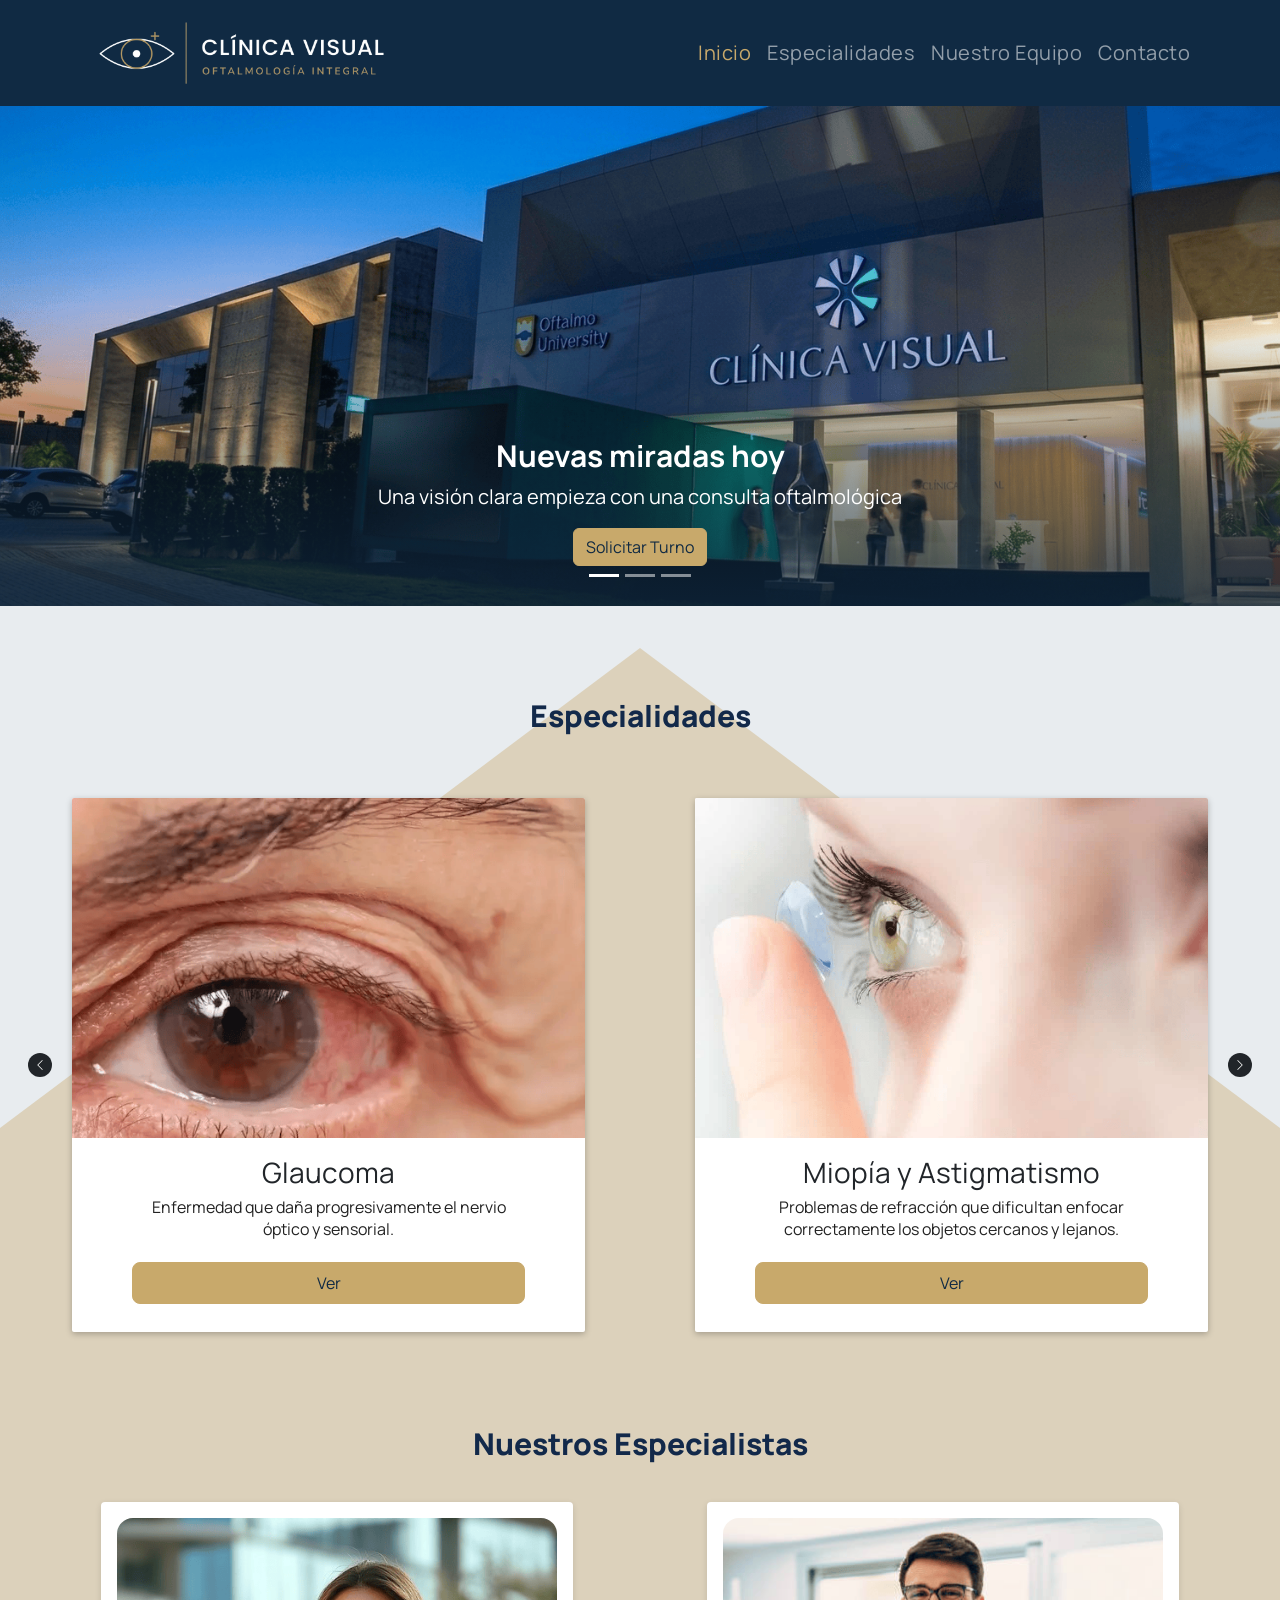
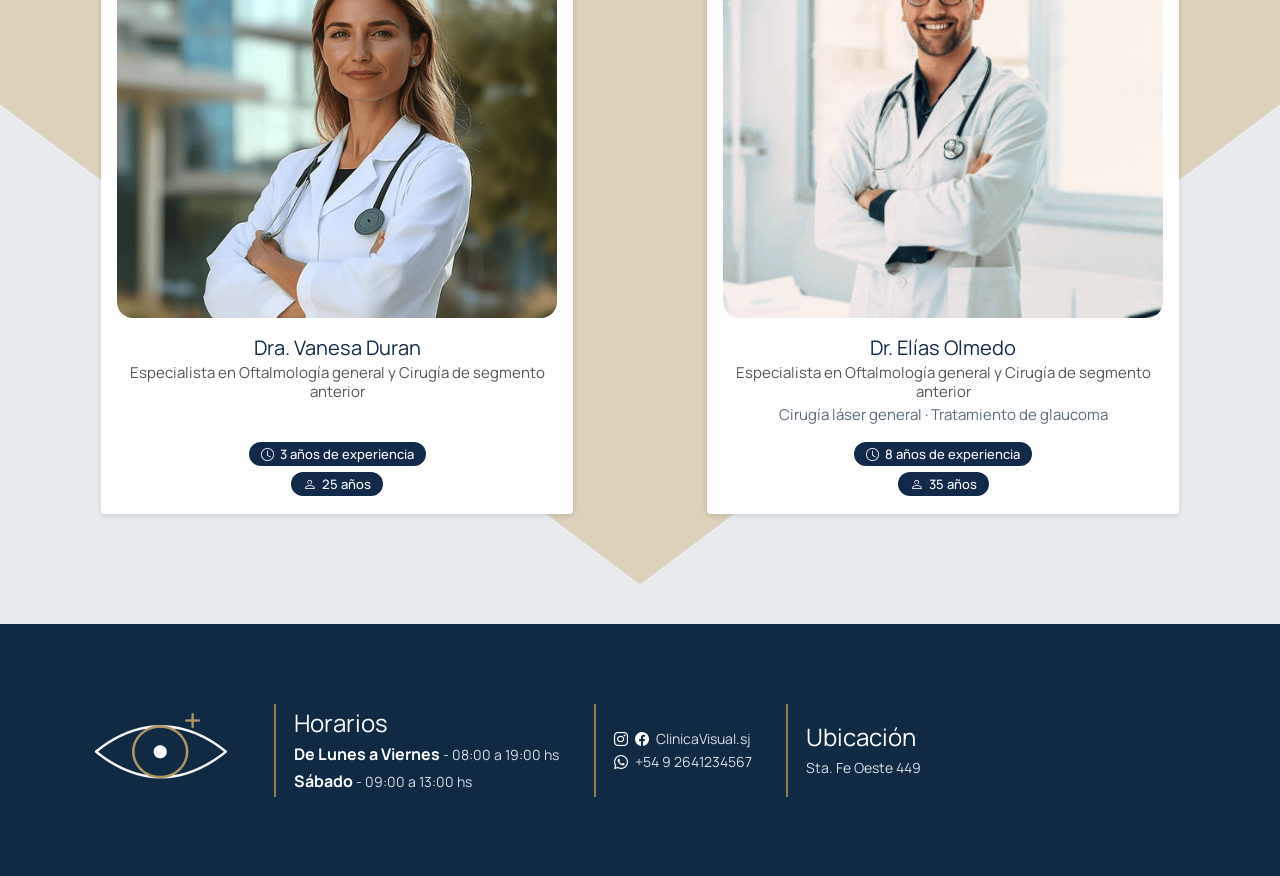
==== commit e56dcd8b: "Add files via upload" ====
--- a/index.html
+++ b/index.html
@@ -1,382 +1,642 @@
 <!doctype html>
+
 <html lang="es">
+
 <head>
+
   <link rel="icon" type="image/png" href="imagenes2/1485477057-eye_78597.png">
+
   <meta charset="utf-8">
+
   <meta name="viewport" content="width=device-width, initial-scale=1">
+
   <title>Clinica Visual</title>
+
   <link rel="icon" type="image/svg+xml" href="imagenes/p3_simbolo.png">
+
   <link href="https://fonts.googleapis.com/css2?family=Manrope:wght@400;500;700;800&display=swap" rel="stylesheet">
+
   <link href="https://cdn.jsdelivr.net/npm/bootstrap@5.3.8/dist/css/bootstrap.min.css" rel="stylesheet" integrity="sha384-sRIl4kxILFvY47J16cr9ZwB07vP4J8+LH7qKQnuqkuIAvNWLzeN8tE5YBujZqJLB" crossorigin="anonymous">
+
   <link rel="stylesheet" href="https://cdn.jsdelivr.net/npm/bootstrap-icons@1.13.2/font/bootstrap-icons.min.css">
-  <link href="styles.css"  rel="stylesheet">
+
+  <link href="styles.css" rel="stylesheet">
+
 </head>
 
-
 <body class="text-center">
 
-
-
   <!-- NAVBAR -->
+
   <nav class="navbar navbar-expand-lg navbar-dark">
+
     <div class="container">
+
       <a href="" class="navbar-brand">
+
         <img src="imagenes2/500 (1).png" width="350" height="91" alt="logo clinica visual">
+
       </a>
 
-
       <button class="navbar-toggler" type="button"
+
               data-bs-toggle="collapse" data-bs-target="#Menuprincipal"
+
               aria-controls="Menuprincipal" aria-expanded="false"
+
               aria-label="Abrir menú">
+
         <span class="navbar-toggler-icon"></span>
+
       </button>
 
       <div class="collapse navbar-collapse" id="Menuprincipal">
+
         <ul class="navbar-nav ms-auto">
+
           <li class="nav-item"><a href="index.html" class="nav-link active">Inicio</a></li>
+
           <li class="nav-item"><a href="Especialidades.html" class="nav-link">Especialidades</a></li>
+
           <li class="nav-item"><a href="Nuestro Equipo.html" class="nav-link">Nuestro Equipo</a></li>
+
           <li class="nav-item"><a href="Contacto.html" class="nav-link">Contacto</a></li>
+
         </ul>
-      </div>
+
+      </div>
+
     </div>
+
   </nav>
 
-
-  <!-- CARRUSEL -->
-  <div id="carouselExampleCaptions" class="carousel slide carousel-fade" data-bs-ride="carousel" data-bs-interval="3000">
-  <div class="carousel-indicators">
-    <button type="button" data-bs-target="#carouselExampleCaptions" data-bs-slide-to="0" class="active" aria-current="true" aria-label="Slide 1"></button>
-    <button type="button" data-bs-target="#carouselExampleCaptions" data-bs-slide-to="1" aria-label="Slide 2"></button>
-    <button type="button" data-bs-target="#carouselExampleCaptions" data-bs-slide-to="2" aria-label="Slide 3"></button>
+  <!-- CARRUSEL PRINCIPAL -->
+
+  <div id="carouselExampleCaptions" class="carousel slide" data-bs-ride="carousel" data-bs-interval="2500" data-bs-pause="false">
+
+    <div class="carousel-indicators">
+
+      <button type="button" data-bs-target="#carouselExampleCaptions" data-bs-slide-to="0" class="active" aria-current="true" aria-label="Slide 1"></button>
+
+      <button type="button" data-bs-target="#carouselExampleCaptions" data-bs-slide-to="1" aria-label="Slide 2"></button>
+
+      <button type="button" data-bs-target="#carouselExampleCaptions" data-bs-slide-to="2" aria-label="Slide 3"></button>
+
+    </div>
+
+    <div class="carousel-inner">
+
+      <div class="carousel-item active">
+
+        <img src="imagenes2/Gemini_Generated_Image_q5j95fq5j95fq5j9.png" class="d-block w-100" alt="Clínica Visual">
+
+        <div class="carousel-caption d-block">
+
+          <h5>Nuevas miradas hoy</h5>
+
+          <p>Una visión clara empieza con una consulta oftalmológica</p>
+
+          <a href="Contacto.html" class="btn btn-primary">Solicitar Turno</a>
+
+        </div>
+
+      </div>
+
+      <div class="carousel-item">
+
+        <img src="imagenes2/Gemini_Generated_Image_yjb6mkyjb6mkyjb6.png" class="d-block w-100" alt="Clínica Visual">
+
+        <div class="carousel-caption d-block">
+
+          <h5>Enfoque y claridad</h5>
+
+          <p>No dejes que el tiempo nuble tu visión, revisa tu salud ocular con nosotros</p>
+
+          <a href="Contacto.html" class="btn btn-primary">Solicitar Turno</a>
+
+        </div>
+
+      </div>
+
+      <div class="carousel-item">
+
+        <img src="imagenes2/Gemini_Generated_Image_hlz7w5hlz7w5hlz7.png" class="d-block w-100" alt="Clínica Visual">
+
+        <div class="carousel-caption d-block">
+
+          <h5>Cuidado visual continuo</h5>
+
+          <p>La mirada es el espejo del alma</p>
+
+          <a href="Contacto.html" class="btn btn-primary">Solicitar Turno</a>
+
+        </div>
+
+      </div>
+
+    </div>
+
   </div>
-  <div class="carousel-inner">
-    <div class="carousel-item active">
-      <img src="imagenes2/Gemini_Generated_Image_q5j95fq5j95fq5j9.png" class="d-block w-100" alt="Clínica Visual">
-      <div class="carousel-caption d-none d-md-block">
-        <h5>Nuevas miradas hoy</h5>
-        <p>Una visión clara empieza con una consulta oftalmológica</p>
-        <a href="Contacto.html" class="btn btn-primary btn-lg">Solicitar Turno</a>
-      </div>
+
+  <br>
+
+  <br>
+
+  <!-- FONDO ROMBO (envuelve Especialidades + Especialistas) -->
+
+  <div class="fondo-rombo">
+
+    <!-- ESPECIALIDADES -->
+
+    <section class="especialidades-seccion">
+
+      <h2 class="titulo-seccion"><strong>Especialidades</strong></h2>
+
+      <div id="carruselEspecialidades" class="carousel slide" data-bs-ride="carousel" data-bs-interval="3000" data-bs-pause="false">
+
+        <div class="carousel-inner">
+
+
+          <!-- Slide 1 -->
+
+          <div class="carousel-item active">
+
+            <div class="container py-4">
+
+              <div class="row g-4">
+
+                <div class="col-12 col-md-6">
+
+                  <div class="card h-100 shadow overflow-hidden">
+
+                    <img src="imagenes2/glaucoma de prueba.png" class="card-img-top" alt="Glaucoma">
+
+                    <div class="card-body d-flex flex-column">
+
+                      <h5 class="card-title text-center">Glaucoma</h5>
+
+                      <p class="card-text text-center">Enfermedad que daña progresivamente el nervio óptico y sensorial.</p>
+
+                      <button type="button" class="btn btn-primary mt-auto"
+
+                        data-bs-toggle="modal" data-bs-target="#modalEspecialidad"
+
+                        data-titulo="Glaucoma"
+
+                        data-texto="Se detecta mediante un examen de refracción que permite conocer cómo enfoca la luz el ojo. Su corrección suele realizarse con anteojos o lentes de contacto, según las necesidades de cada paciente.">Ver</button>
+
+                    </div>
+
+                  </div>
+
+                </div>
+
+                <div class="col-12 col-md-6">
+
+                  <div class="card h-100 shadow overflow-hidden">
+
+                    <img src="imagenes2/image.33.png" class="card-img-top" alt="Miopía y astigmatismo">
+
+                    <div class="card-body d-flex flex-column">
+
+                      <h5 class="card-title text-center">Miopía y Astigmatismo</h5>
+
+                      <p class="card-text text-center">Problemas de refracción que dificultan enfocar correctamente los objetos cercanos y lejanos.</p>
+
+                      <button type="button" class="btn btn-primary mt-auto"
+
+                        data-bs-toggle="modal" data-bs-target="#modalEspecialidad"
+
+                        data-titulo="Miopía y astigmatismo"
+
+                        data-texto="La miopía puede corregirse mediante anteojos o lentes de contacto. En determinados pacientes también existen opciones quirúrgicas. Los controles permiten evaluar si aumenta y realizar un seguimiento de la visión, Atigmatismo se detecta mediante un examen de refracción que permite conocer cómo enfoca la luz el ojo. Su corrección suele realizarse con anteojos o lentes de contacto, según las necesidades de cada paciente.">Ver</button>
+
+                    </div>
+
+                  </div>
+
+                </div>
+
+
+              </div>
+
+            </div>
+
+          </div>
+
+          <!-- Slide 2 -->
+
+          <div class="carousel-item">
+
+            <div class="container py-4">
+
+              <div class="row g-4">
+
+
+                <div class="col-12 col-md-6">
+
+                  <div class="card h-100 shadow overflow-hidden">
+
+                    <img src="imagenes2/OFTALMOPEDIATRIA DE PRUEBA.png" class="card-img-top" alt="Oftalmopediatría">
+
+                    <div class="card-body d-flex flex-column">
+
+                      <h5 class="card-title text-center">Oftalmopediatría</h5>
+
+                      <p class="card-text text-center">Atención visual para bebés, niños y adolescentes. Detectamos problemas como estrabismo y ambliopía.</p>
+
+                      <button type="button" class="btn btn-primary mt-auto"
+
+                        data-bs-toggle="modal" data-bs-target="#modalEspecialidad"
+
+                        data-titulo="Oftalmopediatría"
+
+                        data-texto="Los controles visuales durante la infancia son fundamentales para acompañar el desarrollo de la visión. Las evaluaciones permiten detectar alteraciones a tiempo y establecer tratamientos adecuados para cada etapa del crecimiento.">Ver</button>
+
+                    </div>
+
+                  </div>
+
+                </div>
+
+                <div class="col-12 col-md-6">
+
+                  <div class="card h-100 shadow overflow-hidden">
+
+                    <img src="imagenes2/CATARATAS PRUEBA.png" class="card-img-top" alt="Cataratas">
+
+                    <div class="card-body d-flex flex-column">
+
+                      <h5 class="card-title text-center">Cataratas</h5>
+
+                      <p class="card-text text-center">Pérdida de transparencia del cristalino que puede causar visión borrosa y dificultad para ver con claridad.</p>
+
+                      <button type="button" class="btn btn-primary mt-auto"
+
+                        data-bs-toggle="modal" data-bs-target="#modalEspecialidad"
+
+                        data-titulo="Cataratas"
+
+                        data-texto="El tratamiento depende del grado de avance y de cómo afecta la vida cotidiana. Cuando la visión se encuentra muy comprometida, la cirugía permite reemplazar el cristalino opaco por una lente artificial.">Ver</button>
+
+                    </div>
+
+                  </div>
+
+                </div>
+
+
+              </div>
+
+            </div>
+
+          </div>
+
+          <!-- Slide 3 -->
+
+          <div class="carousel-item">
+
+            <div class="container py-4">
+
+              <div class="row g-4">
+
+
+                <div class="col-12 col-md-6">
+
+                  <div class="card h-100 shadow overflow-hidden">
+
+                    <img src="imagenes2/OJOS SECO PRUEBA.png" class="card-img-top" alt="Ojo seco">
+
+                    <div class="card-body d-flex flex-column">
+
+                      <h5 class="card-title text-center">Ojo seco</h5>
+
+                      <p class="card-text text-center">Alteración de la lubricación ocular que puede causar ardor, irritación, enrojecimiento y sensación de arenilla.</p>
+
+                      <button type="button" class="btn btn-primary mt-auto"
+
+                        data-bs-toggle="modal" data-bs-target="#modalEspecialidad"
+
+                        data-titulo="Ojo seco"
+
+                        data-texto="Existen diferentes alternativas para mejorar la lubricación ocular, como lágrimas artificiales y tratamientos específicos. También es importante mantener hábitos saludables y evitar la exposición prolongada a ambientes irritantes.">Ver</button>
+
+                    </div>
+
+                  </div>
+
+                </div>
+
+                <div class="col-12 col-md-6">
+
+                  <div class="card h-100 shadow overflow-hidden">
+
+                    <img src="imagenes2/RETINA PRUEBA 1.png" class="card-img-top" alt="Enfermedades de la retina">
+
+                    <div class="card-body d-flex flex-column">
+
+                      <h5 class="card-title text-center">Enfermedades de la retina</h5>
+
+                      <p class="card-text text-center">Evaluación de alteraciones de la retina que pueden afectar la visión central o periférica.</p>
+
+                      <button type="button" class="btn btn-primary mt-auto"
+
+                        data-bs-toggle="modal" data-bs-target="#modalEspecialidad"
+
+                        data-titulo="Enfermedades de la retina"
+
+                        data-texto="El cuidado de la retina requiere estudios especializados que permiten observar su estado y detectar posibles alteraciones. Según cada diagnóstico, existen tratamientos con medicamentos, láser o procedimientos quirúrgicos.">Ver</button>
+
+                    </div>
+
+                  </div>
+
+                </div>
+
+
+              </div>
+
+            </div>
+
+          </div>
+
+
+        </div>
+
+        <button class="carousel-control-prev" type="button" data-bs-target="#carruselEspecialidades" data-bs-slide="prev">
+
+          <span class="carousel-control-prev-icon bg-dark rounded-circle" aria-hidden="true"></span>
+
+          <span class="visually-hidden">Anterior</span>
+
+        </button>
+
+        <button class="carousel-control-next" type="button" data-bs-target="#carruselEspecialidades" data-bs-slide="next">
+
+          <span class="carousel-control-next-icon bg-dark rounded-circle" aria-hidden="true"></span>
+
+          <span class="visually-hidden">Siguiente</span>
+
+        </button>
+
+      </div>
+
+
+    </section>
+
+    <!-- ESPECIALISTAS -->
+
+    <section class="especialistas">
+
+      <h2 class="titulo-seccion"><strong>Nuestros Especialistas</strong></h2>
+
+      <div class="especialistas-grid">
+
+        <!-- Tarjeta 1 -->
+
+        <article class="especialista-card">
+
+          <img src="imagenes2/confident-medical-professional-stockcake.png" class="especialista-foto" alt="Dra. Vanesa Duran">
+
+          <h3 class="especialista-nombre">Dra. Vanesa Duran</h3>
+
+          <p class="especialista-especialidad">Especialista en Oftalmología general y Cirugía de segmento anterior </p>
+
+          <div class="etiquetas">
+
+            <span class="etiqueta"><i class="bi bi-clock"></i> 3 años de experiencia</span>
+
+            <span class="etiqueta"><i class="bi bi-person"></i> 25 años</span>
+
+          </div>
+
+        </article>
+
+        <!-- Tarjeta 2 -->
+
+        <article class="especialista-card">
+
+          <img src="imagenes2/istockphoto-2158610739-612x612.png" class="especialista-foto" alt="Dr. Elías Olmedo">
+
+          <h3 class="especialista-nombre">Dr. Elías Olmedo</h3>
+
+          <p class="especialista-especialidad">Especialista en Oftalmología general y Cirugía de segmento anterior</p>
+
+          <p class="especialista-detalle">Cirugía láser general · Tratamiento de glaucoma</p>
+
+          <div class="etiquetas">
+
+            <span class="etiqueta"><i class="bi bi-clock"></i> 8 años de experiencia</span>
+
+            <span class="etiqueta"><i class="bi bi-person"></i> 35 años</span>
+
+          </div>
+
+        </article>
+
+
+        <!-- Tarjeta 3 (desactivada)
+
+        <article class="especialista-card">
+
+          <img src="imagenes2/image.35.png" class="especialista-foto" alt="Dr jose bianco">
+
+          <h3 class="especialista-nombre">Dr. Jose Bianco</h3>
+
+          <p class="especialista-especialidad">Especialista en cataratas y en medicina general</p>
+
+          <p class="especialista-detalle">Cataratas</p>
+
+          <div class="etiquetas">
+
+            <span class="etiqueta"><i class="bi bi-clock"></i> 10 años de experiencia</span>
+
+            <span class="etiqueta"><i class="bi bi-person"></i> 28 años</span>
+
+          </div>
+
+        </article>
+
+        -->
+
+      </div>
+
+    </section>
+
+
+  </div>
+
+  <!-- /FONDO ROMBO -->
+
+  <!-- MODAL ESPECIALIDADES -->
+
+  <div class="modal fade" id="modalEspecialidad" tabindex="-1" aria-hidden="true">
+
+    <div class="modal-dialog modal-dialog-centered">
+
+      <div class="modal-content">
+
+        <div class="modal-header">
+
+          <h5 class="modal-title" id="modalTitulo"></h5>
+
+          <button type="button" class="btn-close" data-bs-dismiss="modal" aria-label="Cerrar"></button>
+
+        </div>
+
+        <div class="modal-body">
+
+          <p id="modalTexto"></p>
+
+        </div>
+
+        <div class="modal-footer">
+
+          <button type="button" class="btn btn-secondary" data-bs-dismiss="modal">Cerrar</button>
+
+          <a href="contacto.html" class="btn btn-primary">Solicitar turno</a>
+
+        </div>
+
+      </div>
+
     </div>
-    <div class="carousel-item">
-      <img src="imagenes2/Gemini_Generated_Image_yjb6mkyjb6mkyjb6.png" class="d-block w-100" alt="Clínica Visual">
-      <div class="carousel-caption d-none d-md-block">
-        <h5>Enfoque y claridad</h5>
-        <p>No dejes que el tiempo nuble tu visión, revisa tu salud ocular con nosotros</p>
-        <a href="Contacto.html" class="btn btn-primary btn-lg">Solicitar Turno</a>
-      </div>
+
+  </div>
+
+  <!-- FOOTER -->
+
+  <footer class="footer">
+
+    <div class="footer-contenido">
+
+      <!-- Logo -->
+
+      <div class="footer-marca">
+
+        <img src="imagenes2/logo de footer abajo.png" alt="Clínica Visual">
+
+      </div>
+
+      <!-- Horarios -->
+
+      <div class="footer-bloque footer-horarios">
+
+        <h5>Horarios</h5>
+
+        <p><strong>De Lunes a Viernes</strong> <span class="sep">-</span> 08:00 a 19:00 hs</p>
+
+        <p><strong>Sábado</strong> <span class="sep">-</span> 09:00 a 13:00 hs</p>
+
+      </div>
+
+      <!-- Redes -->
+
+      <div class="footer-bloque footer-social">
+
+        <p><i class="bi bi-instagram"></i> <i class="bi bi-facebook"></i> <span>ClinicaVisual.sj</span></p>
+
+        <p><i class="bi bi-whatsapp"></i> <span>+54 9 2641234567</span></p>
+
+      </div>
+      <!-- Ubicación -->
+
+      <div class="footer-bloque footer-ubicacion">
+
+        <h5>Ubicación</h5>
+
+        <p class="footer-direccion">Sta. Fe Oeste 449</p>
+
+      </div>
+
+      <!-- Mapa -->
+
+      <iframe class="footer-mapa-embed" src="https://www.google.com/maps/embed?pb=!1m18!1m12!1m3!1d3400.4468370658947!2d-68.5321957!3d-31.5393495!2m3!1f0!2f0!3f0!3m2!1i1024!2i768!4f13.1!3m3!1m2!1s0x968140258ace1925%3A0x8ff9e07103de958c!2sSta%20Fe%20Oeste%20449%2C%20J5400%20San%20Juan!5e0!3m2!1ses-419!2sar!4v1792428762064!5m2!1ses-419!2sar" allowfullscreen loading="lazy" referrerpolicy="strict-origin-when-cross-origin" title="Mapa"></iframe>
+
     </div>
-    <div class="carousel-item">
-      <img src="imagenes2/Gemini_Generated_Image_hlz7w5hlz7w5hlz7.png" class="d-block w-100" alt="Clínica Visual">
-      <div class="carousel-caption d-none d-md-block">
-        <h5>Cuidado visual continuo</h5>
-        <p>La mirada es el espejo del alma</p>
-        <a href="Contacto.html" class="btn btn-primary btn-lg">Solicitar Turno</a>
-      </div>
-    </div>
-  </div>
-  <button class="carousel-control-prev" type="button" data-bs-target="#carouselExampleCaptions" data-bs-slide="prev">
-  <span class="carousel-control-prev-icon bg-dark rounded-circle p-4" aria-hidden="true"></span>
-  <span class="visually-hidden">Anterior</span>
-</button>
-<button class="carousel-control-next" type="button" data-bs-target="#carouselExampleCaptions" data-bs-slide="next">
-  <span class="carousel-control-next-icon bg-dark rounded-circle p-4" aria-hidden="true"></span>
-  <span class="visually-hidden">Siguiente</span>
-</button>
-</div>
-<br>
-  <br>
-
-<!-- CARRUSEL DE ESPECIALIDADES -->
- <h2 class="especialistas-titulo">
-      <span></span>Especialidades<span></span>
-    </h2>
-
-
-<div id="carruselEspecialidades" class="carousel slide" data-bs-ride="carousel" data-bs-interval="5000">
-  <div class="carousel-inner">
-    <div class="carousel-item active">
-      <div class="container py-4">
-        <div class="row g-4">
-
-
-
-
-  <div class="col-12 col-md-4">
-  <div class="card h-100 shadow rounded overflow-hidden">
-    <img src="imagenes2/image.24.png" class="card-img-top" alt="Glaucoma">
-    <div class="card-body d-flex flex-column">
-      <h5 class="card-title text-center">Glaucoma</h5>
-      <p class="card-text text-center">
-        Enfermedad que daña progresivamente el nervio óptico.
-        Los controles permiten detectarla y tratarla a tiempo.
-      </p>
-      <button type="button" class="btn btn-primary mt-auto"
-        data-bs-toggle="modal" data-bs-target="#modalEspecialidad"
-        data-titulo="Glaucoma"
-        data-texto="Se detecta mediante un examen de refracción que permite conocer cómo enfoca la luz el ojo. Su corrección suele realizarse con anteojos o lentes de contacto, según las necesidades de cada paciente.">
-  Ver
-</button>
-    </div>
-  </div>
-</div>
-
-          <div class="col-12 col-md-4">
-            <div class="card h-100 shadow rounded overflow-hidden">
-              <img src="imagenes2/image.23.png" class="card-img-top" alt="Oftalmopediatría">
-              <div class="card-body d-flex flex-column">
-                <h5 class="card-title text-center">Oftalmopediatría</h5>
-                <p class="card-text text-center">
-                  Atención visual para bebés, niños y adolescentes.
-                  Detectamos problemas como estrabismo y ambliopía.
-                </p>
-               <button type="button" class="btn btn-primary mt-auto"
-        data-bs-toggle="modal" data-bs-target="#modalEspecialidad"
-        data-titulo="Oftalmopediatría"
-        data-texto="Los controles visuales durante la infancia son fundamentales para acompañar el desarrollo de la visión. Las evaluaciones permiten detectar alteraciones a tiempo y establecer tratamientos adecuados para cada etapa del crecimiento.">
-  Ver
-</button>
-              </div>
-            </div>
-          </div>
-
-          <div class="col-12 col-md-4">
-            <div class="card h-100 shadow-sm rounded overflow-hidden">
-              <img src="imagenes2/image.39.png" class="card-img-top" alt="Cataratas">
-              <div class="card-body d-flex flex-column">
-                <h5 class="card-title text-center">Cataratas</h5>
-                <p class="card-text text-center">
-                  Pérdida de transparencia del cristalino que puede
-                  causar visión borrosa y dificultad para ver con claridad.
-                </p>
-               <button type="button" class="btn btn-primary mt-auto"
-        data-bs-toggle="modal" data-bs-target="#modalEspecialidad"
-        data-titulo="Cataratas"
-        data-texto="El tratamiento depende del grado de avance y de cómo afecta la vida cotidiana. Cuando la visión se encuentra muy comprometida, la cirugía permite reemplazar el cristalino opaco por una lente artificial.">
-  Ver
-</button>
-              
-              </div>
-            </div>
-          </div>
-
-
-
-
-        </div>
-      </div>
-    </div>
-
-    <div class="carousel-item">
-      <div class="container py-4">
-        <div class="row g-4">
-
-          <div class="col-12 col-md-4">
-            <div class="card h-100 shadow rounded overflow-hidden">
-              <img src="imagenes2/image.11.png" class="card-img-top" alt="Ojo seco">
-              <div class="card-body d-flex flex-column">
-                <h5 class="card-title text-center">Ojo seco</h5>
-                <p class="card-text text-center">
-                  Alteración de la lubricación ocular que puede causar
-                  ardor, irritación, enrojecimiento y sensación de arenilla.
-                </p>
-                <button type="button" class="btn btn-primary mt-auto"
-        data-bs-toggle="modal" data-bs-target="#modalEspecialidad"
-        data-titulo="Ojo seco"
-        data-texto="Existen diferentes alternativas para mejorar la lubricación ocular, como lágrimas artificiales y tratamientos específicos. También es importante mantener hábitos saludables y evitar la exposición prolongada a ambientes irritantes.">
-  Ver
-</button>
-              </div>
-            </div>
-          </div>
-
-
-
-
-          <div class="col-12 col-md-4">
-            <div class="card h-100 shadow rounded overflow-hidden">
-              <img src="imagenes2/image.12.png" class="card-img-top" alt="Enfermedades de la retina">
-              <div class="card-body d-flex flex-column">
-                <h5 class="card-title text-center">Enfermedades de la retina</h5>
-                <p class="card-text text-center">
-                  Evaluación de alteraciones de la retina que pueden
-                  afectar la visión central o periférica.
-                </p>
-                 <button type="button" class="btn btn-primary mt-auto"
-        data-bs-toggle="modal" data-bs-target="#modalEspecialidad"
-        data-titulo="Enfermedades de la retina"
-        data-texto="El cuidado de la retina requiere estudios especializados que permiten observar su estado y detectar posibles alteraciones. Según cada diagnóstico, existen tratamientos con medicamentos, láser o procedimientos quirúrgicos.">
-  Ver
-</button>
-              </div>
-            </div>
-          </div>
-
-
-          <div class="col-12 col-md-4">
-            <div class="card h-100 shadow rounded overflow-hidden">
-              <img src="imagenes2/image.33.png" class="card-img-top" alt="Miopía y astigmatismo">
-              <div class="card-body d-flex flex-column">
-                <h5 class="card-title text-center">Miopía y astigmatismo</h5>
-                <p class="card-text text-center">
-                  Problemas de refracción que dificultan enfocar
-                  correctamente los objetos cercanos o lejanos.
-                </p>
-                 <button type="button" class="btn btn-primary mt-auto"
-        data-bs-toggle="modal" data-bs-target="#modalEspecialidad"
-        data-titulo="Miopía y astigmatismo"
-        data-texto="La miopía puede corregirse mediante anteojos o lentes de contacto. En determinados pacientes también existen opciones quirúrgicas. Los controles permiten evaluar si aumenta y realizar un seguimiento de la visión,Atigmatismo se detecta mediante un examen de refracción que permite conocer cómo enfoca la luz el ojo. Su corrección suele realizarse con anteojos o lentes de contacto, según las necesidades de cada paciente.">
-  Ver
-</button>
-              </div>
-            </div>
-          </div>
-
-
-
-
-        </div>
-      </div>
-    </div>
-
-
-
-
-  </div>
-
-  <button class="carousel-control-prev" type="button"
-    data-bs-target="#carruselEspecialidades" data-bs-slide="prev">
-    <span class="carousel-control-prev-icon bg-dark rounded-circle p-3"
-      aria-hidden="true"></span>
-    <span class="visually-hidden">Anterior</span>
-  </button>
-
-  <button class="carousel-control-next" type="button"
-    data-bs-target="#carruselEspecialidades" data-bs-slide="next">
-    <span class="carousel-control-next-icon bg-dark rounded-circle p-3"
-      aria-hidden="true"></span>
-    <span class="visually-hidden">Siguiente</span>
-  </button>
-
-</div>
-<div class="modal fade" id="modalEspecialidad" tabindex="-1" aria-hidden="true">
-  <div class="modal-dialog modal-dialog-centered">
-    <div class="modal-content">
-      <div class="modal-header">
-        <h5 class="modal-title" id="modalTitulo"></h5>
-        <button type="button" class="btn-close" data-bs-dismiss="modal" aria-label="Cerrar"></button>
-      </div>
-      <div class="modal-body">
-        <p id="modalTexto"></p>
-      </div>
-      <div class="modal-footer">
-        <button type="button" class="btn btn-secondary" data-bs-dismiss="modal">Cerrar</button>
-        <a href="contacto.html" class="btn btn-primary">Solicitar turno</a>
-      </div>
-    </div>
-  </div>
-</div>
-
-<br>
-  <!-- ESPECIALISTAS -->
-  <section class="especialistas">
-
-
-    <h2 class="especialistas-titulo">
-      <span></span>Nuestros Especialistas<span></span>
-    </h2>
-  <br>
-
-
-    <div class="especialistas-grid">
-
-      <!-- Tarjeta 1 -->
-      <article class="especialista-card">
-        <img src="imagenes2/confident-medical-professional-stockcake.png" class="especialista-foto" alt="Dra. Vanesa Duran">
-        <h3 class="especialista-nombre">Dra. Vanesa Duran</h3>
-        <p class="especialista-especialidad">Especialista en oftalmología general y oftalmopediatría</p>
-        <div class="etiquetas">
-          <span class="etiqueta"><i class="bi bi-clock"></i> 3 años de experiencia</span>
-          <span class="etiqueta"><i class="bi bi-person"></i> 25 años</span>
-        </div>
-      </article>
-
-      <!-- Tarjeta 2 -->
-      <article class="especialista-card">
-        <img src="imagenes2/istockphoto-2158610739-612x612.png" class="especialista-foto" alt="Dr. Elías Olmedo">
-        <h3 class="especialista-nombre">Dr. Elías Olmedo</h3>
-        <p class="especialista-especialidad">Especialista en Oftalmología general y Cirugía de segmento anterior</p>
-        <p class="especialista-detalle">Cirugía láser general · Tratamiento de glaucoma</p>
-        <div class="etiquetas">
-          <span class="etiqueta"><i class="bi bi-clock"></i> 8 años de experiencia</span>
-          <span class="etiqueta"><i class="bi bi-person"></i> 35 años</span>
-        </div>
-      </article>
-      <!-- Tarjeta 3 -->
-      <article class="especialista-card">
-        <img src="imagenes2/image.35.png" class="especialista-foto" alt="Dr jose bianco">
-        <h3 class="especialista-nombre">Dr. Jose Bianco</h3>
-        <p class="especialista-especialidad">Especialista en cataratas y en medicina general</p>
-        <p class="especialista-detalle">Cataratas</p>
-        <div class="etiquetas">
-            <span class="etiqueta"><i class="bi bi-clock"></i>10 años de experiencia</span>
-            <span class="etiqueta"><i class="bi bi-person"></i> 28 años</span>
-        </div>
-      </article>
-
-    </div>  
-  </section>
-
-  <!-- FOOTER -->
-  <footer class="footer">
-    <div class="container">
-      <div class="row align-items-center py-4">
-
-        <!-- Logo -->
-        <div class="col-12 col-md-3 mb-4 mb-md-0">
-          <img src="imagenes2/500 (1).png" class="footer-logo" alt="logo Clinica Visual">
-        </div>
-
-        <!-- Horarios -->
-        <div class="col-12 col-md-3 mb-4 mb-md-0 footer-horarios">
-          <h5 class="footer-titulo">Horarios</h5>
-          <p class="footer-dia">Lunes a Viernes</p>
-          <p class="footer-hora">De 08:00 a 19:00</p>
-          <p class="footer-dia">Sábado</p>
-          <p class="footer-hora">De 09:00 a 13:00</p>
-        </div>
-
-        <!-- Ubicación -->
-<div class="col-12 col-md-3 mb-4 mb-md-0">
-  <h5 class="footer-titulo">Ubicación</h5>
-  <iframe src="https://www.google.com/maps/embed?pb=!1m18!1m12!1m3!1d3400.4468370658947!2d-68.5321957!3d-31.5393495!2m3!1f0!2f0!3f0!3m2!1i1024!2i768!4f13.1!3m3!1m2!1s0x968140258ace1925%3A0x8ff9e07103de958c!2sSta%20Fe%20Oeste%20449%2C%20J5400%20San%20Juan!5e0!3m2!1ses-419!2sar!4v1792428762064!5m2!1ses-419!2sar" width="200" height="150" style="border:0; border-radius:12px;" allowfullscreen loading="lazy" referrerpolicy="strict-origin-when-cross-origin"></iframe>
-  <p class="footer-direccion">Sta Fe Oeste 449</p>
-</div>
-
-        <!-- Redes sociales -->
-        <div class="col-12 col-md-3">
-          <ul class="footer-redes list-unstyled">
-            <li><i class="bi bi-facebook"></i> <span>ClinicaVisual.sj</span></li>
-            <li><i class="bi bi-instagram"></i> <span>ClinicaVisual.sj</span></li>
-            <li><i class="bi bi-whatsapp"></i> <span>+54 9 2641234567</span></li>
-          </ul>
-        </div>
-
-
-      </div>
-    </div>
+
   </footer>
 
   <script src="https://cdn.jsdelivr.net/npm/bootstrap@5.3.8/dist/js/bootstrap.bundle.min.js" integrity="sha384-FKyoEForCGlyvwx9Hj09JcYn3nv7wiPVlz7YYwJrWVcXK/BmnVDxM+D2scQbITxI" crossorigin="anonymous"></script>
-<script>
-  const modal = document.getElementById('modalEspecialidad');
-  modal.addEventListener('show.bs.modal', function (event) {
-    const boton = event.relatedTarget;
-    document.getElementById('modalTitulo').textContent = boton.getAttribute('data-titulo');
-    document.getElementById('modalTexto').textContent = boton.getAttribute('data-texto');
-  });
-</script>
+
+  <script>
+
+    // Modal de especialidades
+
+    const modal = document.getElementById('modalEspecialidad');
+
+    modal.addEventListener('show.bs.modal', function (event) {
+
+      const boton = event.relatedTarget;
+
+      document.getElementById('modalTitulo').textContent = boton.getAttribute('data-titulo');
+
+      document.getElementById('modalTexto').textContent = boton.getAttribute('data-texto');
+
+    });
+
+    // Carrusel de Especialidades responsive:
+
+    // 2 tarjetas por slide en pantallas grandes, 1 tarjeta por slide en celular (767px o menos)
+
+    (function () {
+
+      const carrusel = document.getElementById('carruselEspecialidades');
+
+      if (!carrusel) return;
+
+      const inner = carrusel.querySelector('.carousel-inner');
+
+      const tarjetas = Array.from(inner.querySelectorAll('.row > [class*="col-"]'));
+
+      const mqCelular = window.matchMedia('(max-width: 767px)');
+
+      let porSlide = 0;
+
+      function armar() {
+
+        const n = mqCelular.matches ? 1 : 2;
+
+        if (n === porSlide) return;
+
+        porSlide = n;
+
+        inner.innerHTML = '';
+
+        for (let i = 0; i < tarjetas.length; i += n) {
+
+          const item = document.createElement('div');
+
+          item.className = 'carousel-item' + (i === 0 ? ' active' : '');
+
+          const contenedor = document.createElement('div');
+
+          contenedor.className = 'container py-4';
+
+          const fila = document.createElement('div');
+
+          fila.className = 'row g-4';
+
+          tarjetas.slice(i, i + n).forEach(function (t) { fila.appendChild(t); });
+
+          contenedor.appendChild(fila);
+
+          item.appendChild(contenedor);
+
+          inner.appendChild(item);
+
+        }
+
+      }
+
+      armar();
+
+      mqCelular.addEventListener('change', armar);
+
+    })();
+
+  </script>
+
 </body>
-</html>
+
+</html>
--- a/styles.css
+++ b/styles.css
@@ -1,16 +1,12 @@
 :root {
   --fuente-principal: 'Manrope', sans-serif;
-
-
   --fuente-headline: var(--fuente-principal);
 
-
-  --headline-size: 40px;   --headline-weight: 800;  
-  --title-size: 30px;      --title-weight: 700;    
+  --headline-size: 40px;   --headline-weight: 800;
+  --title-size: 30px;      --title-weight: 700;
   --subheader-size: 20px;  --subheader-weight: 400;
-  --body-size: 14px;       --body-weight: 400;      
-}
-
+  --body-size: 14px;       --body-weight: 400;
+}
 
 body {
   margin: 0;
@@ -23,7 +19,7 @@
   flex-direction: column;
 }
 
-
+/* ===== NAVBAR ===== */
 .navbar {
   background: #102A43;
 }
@@ -45,8 +41,7 @@
   color: #C8A96B;
 }
 
-
-
+/* ===== CARRUSEL PRINCIPAL (BANNER) ===== */
 #carouselExampleCaptions .carousel-item::after {
   content: "";
   position: absolute;
@@ -62,12 +57,10 @@
 #carouselExampleCaptions .carousel-caption {
   z-index: 2;
 }
-
 #carouselExampleCaptions .carousel-caption h5 {
   font-size: var(--title-size);
   font-weight: var(--title-weight);
 }
-
 #carouselExampleCaptions .carousel-caption p {
   font-size: var(--subheader-size);
   font-weight: var(--subheader-weight);
@@ -76,46 +69,111 @@
   margin-bottom: 1.2rem;
 }
 
-
+/* ===== FONDO ROMBO (Especialidades + Especialistas) ===== */
+.fondo-rombo {
+  position: relative;
+  overflow: hidden;
+  padding: 50px 0 70px;
+  margin-bottom: 40px;
+}
+.fondo-rombo::before {
+  content: "";
+  position: absolute;
+  inset: 0;
+  background: #C8A96B66;
+  clip-path: polygon(50% 0, 100% 50%, 50% 100%, 0 50%);
+  z-index: 0;
+}
+.fondo-rombo > * {
+  position: relative;
+  z-index: 1;
+}
+.especialidades-seccion {
+  margin-bottom: 70px;
+}
+.fondo-rombo .especialistas {
+  margin-bottom: 0;
+}
+
+/* Título simple, sin píldora */
+.titulo-seccion {
+  margin: 0 0 40px;
+  text-align: center;
+  font-size: var(--title-size);
+  font-weight: var(--title-weight);
+  color: #12294a;
+}
+
+/* ===== CARRUSEL DE ESPECIALIDADES ===== */
 #carruselEspecialidades {
   padding: 0 60px;
 }
 #carruselEspecialidades .card {
   border: none;
-  border-radius: 16px;
+  border-radius: 2px;
+  box-shadow: 0 2px 6px rgba(0, 0, 0, 0.25) !important;
+  background: #fff;
   transition: transform 0.25s, box-shadow 0.25s;
 }
 #carruselEspecialidades .card:hover {
   transform: translateY(-6px);
   box-shadow: 0 12px 28px rgba(16, 42, 67, 0.2) !important;
 }
+/* Ancho del conjunto y separación entre las 2 tarjetas */
+#carruselEspecialidades .container {
+  max-width: 1258px;
+}
+#carruselEspecialidades .row {
+  --bs-gutter-x: 110px;
+}
+#carruselEspecialidades .card {
+  min-height: 534px;
+}
 #carruselEspecialidades .card-img-top {
-  height: 220px;
+  height: 340px;
   object-fit: cover;
   object-position: center 30%;
-}
-/* SUBHEADER */
+  border-radius: 0;
+}
+#carruselEspecialidades .card-body {
+  padding: 14px 60px 28px;
+}
 #carruselEspecialidades .card-title {
-  font-size: var(--subheader-size);
-  font-weight: var(--subheader-weight);
-}
-/* BODY */
+  font-size: 28px;
+  font-weight: 400;
+  margin: 4px 0 6px;
+}
 #carruselEspecialidades .card-text {
   font-size: var(--body-size);
   font-weight: var(--body-weight);
-}
-#carruselEspecialidades .carousel-control-prev {
-  left: 0;
-}
-#carruselEspecialidades .carousel-control-next {
-  right: 0;
-}
+  font-size: 16px;
+  line-height: 1.4;
+  color: #222;
+  margin-bottom: 18px;
+}
+#carruselEspecialidades .btn-primary {
+  border-radius: 8px;
+  padding: 8px 12px;
+  font-size: 16px;
+}
+
+/* Flechas: círculos negros chicos */
 #carruselEspecialidades .carousel-control-prev,
 #carruselEspecialidades .carousel-control-next {
-  width: 50px;
+  width: 40px;
   opacity: 1;
 }
-
+#carruselEspecialidades .carousel-control-prev { left: 20px; }
+#carruselEspecialidades .carousel-control-next { right: 20px; }
+
+#carruselEspecialidades .carousel-control-prev-icon,
+#carruselEspecialidades .carousel-control-next-icon {
+  width: 24px;
+  height: 24px;
+  background-size: 50%;
+}
+
+/* ===== ESPECIALISTAS ===== */
 .especialistas {
   margin-bottom: 40px;
 }
@@ -138,85 +196,104 @@
 }
 .especialistas-grid {
   display: grid;
-  grid-template-columns: repeat(auto-fit, minmax(260px, 1fr));
-  gap: 20px;
-  max-width: 1100px;
+  grid-template-columns: repeat(auto-fit, 472px);
+  justify-content: center;
+  gap: 30px clamp(20px, 12vw, 134px);
+  max-width: 1200px;
   margin: 0 auto;
   padding: 0 15px;
 }
 .especialista-card {
-  background: #e3e3e3;
-  border-radius: 12px;
-  padding: 15px;
+  background: #fff;
+  border-radius: 4px;
+  padding: 16px 16px 18px;
   box-sizing: border-box;
-  max-width: 900px;
   width: 100%;
+  max-width: 472px;
+  min-height: 597px;
+  display: flex;
+  flex-direction: column;
   position: relative;
   overflow: hidden;
+  box-shadow: 0 2px 6px rgba(0, 0, 0, 0.12);
 }
 .especialista-foto {
+  display: block;
   width: 100%;
-  height: 280px;
+  height: 400px;
   object-fit: cover;
   object-position: top;
-  border-radius: 8px;
-}
-
+  border-radius: 16px;
+}
 .especialista-nombre {
-  margin: 32px 0 4px;
+  margin: 18px 0 4px;
   text-align: center;
-  font-size: var(--subheader-size);
-  font-weight: var(--subheader-weight);
-  color: #102A43;
-}
-
+  font-size: 20px;
+  font-weight: 400;
+  color: #12294a;
+}
 .especialista-especialidad {
   margin: 0;
+  padding: 0 10px;
   text-align: center;
-  font-size: var(--body-size);
+  font-size: 15px;
   font-weight: var(--body-weight);
-  color: #333333;
+  line-height: 1.25;
+  color: #555;
 }
 .especialista-detalle {
-  margin: 0;
+  margin: 2px 0 0;
   text-align: center;
-  font-size: var(--body-size);
+  font-size: 15px;
   font-weight: var(--body-weight);
-  color: #5b6b7a;
+  color: #5B6B7A;
 }
 .etiquetas {
   display: flex;
   flex-direction: column;
   align-items: center;
-  gap: 8px;
-  margin-top: 16px;
+  gap: 6px;
+  margin-top: auto;
+  padding-top: 16px;
 }
 .etiqueta {
-  background: #102A43;
-  color: #f6f6f7;
+  background: #12294a;
+  color: #fff;
   border-radius: 999px;
-  padding: 4px 12px;
-  font-size: var(--body-size);
-  font-weight: var(--body-weight);
-}
-
+  padding: 3px 12px;
+  font-size: 13px;
+  font-weight: 500;
+  line-height: 1.4;
+}
+.etiqueta i {
+  margin-right: 3px;
+}
+
+/* ===== BOTONES: fondo dorado, letras azules; al pasar el mouse, letras blancas ===== */
 .btn-turno {
   margin-top: 1rem;
   padding: 0.7rem 1.8rem;
-  background-color: #C8A96B;
-  color: #102A43;
   border-radius: 999px;
   text-decoration: none;
 }
-.btn-turno:hover {
-  background: #b38f4b;
-}
-.btn-primary {
+.btn-turno,
+.btn-primary,
+.btn-contacto {
   background-color: #C8A96B !important;
   border-color: #C8A96B !important;
-  color: #102A43;
-}
-
+  color: #102A43 !important;
+  cursor: pointer;
+  transition: background-color 0.25s, color 0.25s;
+}
+.btn-turno:hover,
+.btn-primary:hover,
+.btn-contacto:hover {
+  background-color: #b38f4b !important;
+  border-color: #b38f4b !important;
+  color: #fff !important;
+}
+
+/* ===== FOOTER ===== */
 .footer {
   margin-top: auto;
   background: #102A43;
@@ -236,8 +313,6 @@
   gap: 30px;
   padding: 0;
 }
-
-
 .footer h5 {
   color: #fff;
   font-size: var(--subheader-size);
@@ -264,7 +339,310 @@
   opacity: 0.9;
 }
 
-
+/* ===== FOOTER NUEVO (fila horizontal) ===== */
+.footer-contenido {
+  width: 100%;
+  max-width: none;
+  margin: 0;
+  box-sizing: border-box;
+  height: 252px;              /* alto total del footer */
+  padding: 0 5vw;
+  display: flex;
+  align-items: center;
+  justify-content: space-between;
+  gap: 20px;
+}
+.footer-marca img {
+  width: 175px;
+  height: 141px;
+  object-fit: contain;
+  display: block;
+}
+.footer .footer-bloque {
+  text-align: left;
+  border-left: 2px solid #8f7d52;
+  padding: 0 0 0 18px;
+  height: 93px;               /* misma altura de línea en los 3 bloques */
+  display: flex;
+  flex-direction: column;
+  justify-content: center;
+}
+.footer .footer-bloque h5 {
+  margin: 0 0 6px;
+  font-size: 24px;
+  font-weight: 400;
+  color: #fff;
+}
+.footer .footer-bloque p {
+  margin: 0 0 4px;
+  font-size: 14px;
+  line-height: 1.4;
+  color: #d8dee6;
+}
+.footer .footer-bloque p.footer-direccion {
+  font-size: 14px;
+}
+.footer .footer-bloque p:last-child {
+  margin-bottom: 0;
+}
+.footer .footer-bloque strong {
+  color: #fff;
+  font-weight: 700;
+  font-size: 16px;
+}
+.footer .footer-bloque i {
+  color: #fff;
+  margin-right: 4px;
+}
+.footer-mapa-embed {
+  width: 260px;
+  height: 184px;
+  border: 0;
+  border-radius: 16px;
+  flex-shrink: 0;
+}
+
+@media (max-width: 991px) {
+  .footer-contenido {
+    flex-direction: column;
+    gap: 18px;
+    height: auto;
+    padding: 30px 15px;
+  }
+  .footer .footer-bloque {
+    border-left: 0;
+    padding: 0;
+    height: auto;
+    text-align: center;
+  }
+}
+
+/* ===== FOOTER: versión celular (hasta 767px) ===== */
+@media (max-width: 767px) {
+  .footer-contenido {
+    display: grid;
+    grid-template-columns: auto 1fr;
+    align-items: center;
+    column-gap: 18px;
+    row-gap: 22px;
+    height: auto;
+    padding: 28px 20px 26px;
+  }
+  .footer-marca {
+    justify-self: center;
+  }
+  .footer-marca img {
+    width: 100px;
+    height: 80px;
+  }
+
+  /* Horarios: al lado del logo, con línea dorada */
+  .footer .footer-horarios {
+    border-left: 2px solid #8f7d52;
+    padding: 0 0 0 16px;
+    height: auto;
+    text-align: left;
+  }
+  .footer .footer-horarios h5 {
+    margin: 0 0 2px;
+    font-size: 14px;
+    color: #d8dee6;
+  }
+  .footer .footer-horarios p {
+    margin: 0 0 8px;
+    font-size: 14px;
+  }
+  .footer .footer-horarios p:last-child {
+    margin-bottom: 0;
+  }
+  .footer .footer-horarios strong {
+    display: block;
+    font-size: 15px;
+  }
+  .footer .footer-horarios .sep {
+    display: none;
+  }
+
+  /* Redes: una sola fila */
+  .footer .footer-social {
+    grid-column: 1 / -1;
+    flex-direction: row;
+    justify-content: space-between;
+    align-items: center;
+    gap: 10px;
+    border-left: 0;
+    padding: 0;
+    height: auto;
+  }
+  .footer .footer-social p {
+    margin: 0;
+    font-size: 14px;
+    white-space: nowrap;
+  }
+
+  /* Ubicación: franja dorada de lado a lado */
+  .footer .footer-ubicacion {
+    grid-column: 1 / -1;
+    margin: 0 -20px;
+    padding: 12px 20px;
+    background: #C8A96B;
+    flex-direction: row;
+    justify-content: center;
+    align-items: baseline;
+    gap: 10px;
+    border-left: 0;
+    height: auto;
+    text-align: center;
+  }
+  .footer .footer-ubicacion h5 {
+    margin: 0;
+    font-size: 18px;
+    font-weight: 700;
+    color: #12294a;
+  }
+  .footer .footer-ubicacion p.footer-direccion {
+    margin: 0;
+    font-size: 13px;
+    color: #12294a;
+  }
+
+  /* Mapa: ancho completo */
+  .footer-mapa-embed {
+    grid-column: 1 / -1;
+    width: 100%;
+    height: 150px;
+    border-radius: 22px;
+  }
+}
+
+/* ===== PÁGINA ESPECIALIDADES: lista de tarjetas horizontales ===== */
+.fondo-rombo--pagina {
+  padding-top: 60px;
+  margin-bottom: 0;
+}
+.contenedor-especialidades {
+  max-width: 1000px;
+}
+.card-h {
+  display: flex;
+  align-items: stretch;
+  background: #fff;
+  border-radius: 14px;
+  overflow: hidden;
+  box-shadow: 0 2px 8px rgba(0, 0, 0, 0.15);
+  margin-bottom: 24px;
+  text-align: left;
+}
+.card-h:last-child {
+  margin-bottom: 0;
+}
+/* Cataratas, Ojos secos y Astigmatismo: imagen a la derecha */
+.card-h--invertida {
+  flex-direction: row-reverse;
+}
+.card-h__img {
+  flex: 0 0 24%;
+  max-width: 320px;
+}
+.card-h__img img {
+  display: block;
+  width: 100%;
+  height: 100%;
+  object-fit: cover;
+}
+.card-h__body {
+  flex: 1;
+  padding: 18px 28px;
+  display: flex;
+  flex-direction: column;
+  align-items: flex-start;
+  justify-content: center;
+}
+.card-h__body .etiqueta {
+  font-size: 12px;
+  padding: 3px 16px;
+  margin-bottom: 6px;
+}
+.card-h__title {
+  margin: 0 0 6px;
+  font-size: 22px;
+  font-weight: 700;
+  color: #12294a;
+}
+.card-h__text {
+  margin: 0 0 12px;
+  font-size: 13px;
+  line-height: 1.45;
+  color: #555;
+}
+.card-h__text strong {
+  font-weight: 700;
+  color: #222;
+}
+.card-h .btn-turno {
+  margin-top: 0;
+  padding: 6px 24px;
+  border-radius: 12px;
+  font-size: 13px;
+}
+
+@media (max-width: 575px) {
+  .card-h,
+  .card-h--invertida {
+    flex-direction: column;
+  }
+  .card-h__img {
+    flex: none;
+    max-width: none;
+    height: 180px;
+  }
+  .card-h__body {
+    padding: 18px;
+  }
+}
+
+/* ===== PÁGINA NUESTRO EQUIPO ===== */
+.contenedor-equipo {
+  margin-bottom: 60px;
+}
+.contenedor-equipo:last-child {
+  margin-bottom: 0;
+}
+.card-equipo {
+  border: none;
+  border-radius: 10px;
+  background: #fff;
+  box-shadow: 0 2px 8px rgba(0, 0, 0, 0.2);
+}
+.card-equipo .card-img-top {
+  height: 280px;
+  object-fit: cover;
+  object-position: top;
+  border-radius: 0;
+}
+.card-equipo .card-body {
+  display: flex;
+  flex-direction: column;
+  align-items: center;
+  padding: 16px 20px 22px;
+}
+.card-equipo .card-title {
+  margin: 0 0 6px;
+  font-size: 20px;
+  font-weight: 400;
+  color: #12294a;
+}
+.card-equipo .card-text {
+  margin-bottom: 14px;
+  font-size: 14px;
+  line-height: 1.35;
+  color: #555;
+}
+.card-equipo .etiqueta {
+  margin-top: auto;
+}
+
+/* ===== CONTACTO ===== */
 .contacto-seccion {
   padding: 60px 0;
   background: #e8ecef;
@@ -278,14 +656,12 @@
 .contacto-formulario {
   padding: 40px;
 }
-
 .contacto-formulario h2 {
   color: #12294a;
   font-size: var(--title-size);
   font-weight: var(--title-weight);
   margin-bottom: 12px;
 }
-
 .contacto-formulario p {
   color: #5B6B7A;
   font-size: var(--body-size);
@@ -307,14 +683,8 @@
   width: 100%;
   padding: 13px;
   margin-top: 12px;
-  background: #C8A96B;
-  border: none;
-  color: #102A43;
   font-weight: 700;
   border-radius: 8px;
-}
-.btn-contacto:hover {
-  background: #b38f4b;
 }
 .contacto-imagen {
   padding: 0;
@@ -328,7 +698,69 @@
   display: block;
 }
 
-
+/* ===== CONTACTO: ajustes de diseño ===== */
+.contacto-seccion.fondo-rombo {
+  padding: 80px 0;
+  margin-bottom: 0;
+  background: transparent;
+}
+.contacto-contenedor {
+  border-radius: 24px;
+}
+.contacto-formulario h2 {
+  color: #111;
+  font-weight: 800;
+}
+.contacto-formulario .form-label {
+  color: #111;
+  font-size: 13px;
+  font-weight: 700;
+  text-transform: uppercase;
+  margin-bottom: 4px;
+}
+.contacto-formulario .form-control,
+.contacto-formulario .form-select {
+  padding: 9px 14px;
+  border-radius: 10px;
+  border: 1px solid #555;
+  font-size: 14px;
+}
+.btn-contacto {
+  font-weight: 700;
+  border-radius: 10px;
+  margin-top: 8px;
+}
+.contacto-redes {
+  margin-top: 60px;
+}
+.contacto-redes h3 {
+  margin: 0 0 8px;
+  font-size: var(--title-size);
+  font-weight: 800;
+  color: #111;
+}
+.contacto-formulario .contacto-redes p {
+  margin-bottom: 16px;
+  font-size: var(--body-size);
+  color: #333;
+}
+.contacto-redes li {
+  display: flex;
+  align-items: center;
+  gap: 14px;
+  margin-bottom: 10px;
+  font-size: var(--body-size);
+  color: #333;
+}
+.contacto-redes li:last-child {
+  font-size: var(--body-size);
+}
+.contacto-redes li i {
+  color: #C8A96B;
+  font-size: 20px;
+}
+
+/* ===== RESPONSIVE ===== */
 @media (max-width: 991px) {
   .contacto-formulario {
     padding: 25px;
@@ -341,7 +773,6 @@
     max-height: 350px;
   }
 }
-
 
 @media (max-width: 768px) {
   :root {
@@ -356,131 +787,303 @@
     height: 300px;
   }
 }
-.card-h {
-  display: flex;
-  flex-direction: row;
+
+@media (max-width: 767px) {
+  .fondo-rombo {
+    padding: 36px 0 48px;
+  }
+  .especialidades-seccion {
+    margin-bottom: 48px;
+  }
+  .titulo-seccion {
+    margin-bottom: 24px;
+  }
+
+  #carruselEspecialidades {
+    padding: 0 40px;
+  }
+  #carruselEspecialidades .container {
+    padding-left: 0;
+    padding-right: 0;
+  }
+  #carruselEspecialidades .row {
+    --bs-gutter-x: 0;
+  }
+  #carruselEspecialidades .card {
+    min-height: 440px;
+  }
+  #carruselEspecialidades .card-img-top {
+    height: 200px;
+  }
+  #carruselEspecialidades .card-body {
+    padding: 14px 18px 20px;
+  }
+  #carruselEspecialidades .card-title {
+    font-size: 22px;
+  }
+  #carruselEspecialidades .card-text {
+    font-size: 14px;
+    margin-bottom: 14px;
+  }
+  #carruselEspecialidades .btn-primary {
+    font-size: 15px;
+    padding: 8px 12px;
+  }
+
+  #carruselEspecialidades .carousel-control-prev,
+  #carruselEspecialidades .carousel-control-next {
+    width: 32px;
+  }
+  #carruselEspecialidades .carousel-control-prev { left: 4px; }
+  #carruselEspecialidades .carousel-control-next { right: 4px; }
+  #carruselEspecialidades .carousel-control-prev-icon,
+  #carruselEspecialidades .carousel-control-next-icon {
+    width: 22px;
+    height: 22px;
+  }
+}
+
+@media (max-width: 767px) {
+  html, body {
+    overflow-x: hidden;
+  }
+
+  /* Navbar */
+  .navbar-brand img {
+    height: 52px;
+  }
+  .navbar-nav .nav-link {
+    padding: 10px 0;
+    font-size: 18px;
+    text-align: center;
+  }
+
+  /* Secciones con fondo rombo */
+  .fondo-rombo--pagina {
+    padding-top: 36px;
+    padding-bottom: 48px;
+  }
+
+  /* Inicio: especialistas */
+  .especialistas-grid {
+    grid-template-columns: minmax(0, 1fr);
+    gap: 24px;
+    padding: 0 20px;
+  }
+  .especialista-card {
+    min-height: 0;
+    max-width: none;
+  }
+  .especialista-foto {
+    height: 320px;
+  }
+  .especialista-nombre {
+    font-size: 19px;
+  }
+  .especialista-especialidad,
+  .especialista-detalle {
+    font-size: 14px;
+  }
+
+  /* Nuestro Equipo */
+  .contenedor-equipo {
+    margin-bottom: 36px;
+    padding-left: 20px;
+    padding-right: 20px;
+  }
+  .card-equipo .card-img-top {
+    height: 300px;
+  }
+
+  /* Especialidades (lista) */
+  .contenedor-especialidades {
+    padding-left: 20px;
+    padding-right: 20px;
+  }
+  .card-h {
+    margin-bottom: 18px;
+  }
+
+  /* Contacto */
+  .contacto-seccion.fondo-rombo {
+    padding: 36px 0;
+  }
+  .contacto-seccion .container {
+    padding-left: 16px;
+    padding-right: 16px;
+  }
+  .contacto-formulario {
+    padding: 22px 18px;
+  }
+  .contacto-formulario h2 {
+    font-size: 26px;
+  }
+  .contacto-redes h3 {
+    font-size: 28px;
+  }
+  .contacto-formulario .contacto-redes p {
+    font-size: 15px;
+  }
+  .contacto-redes li {
+    align-items: flex-start;
+    gap: 10px;
+    font-size: 16px;
+  }
+  .contacto-redes li:last-child {
+    font-size: 14px;
+  }
+  .contacto-redes li i {
+    font-size: 18px;
+  }
+  .contacto-imagen {
+    min-height: 240px;
+  }
+  .contacto-imagen img {
+    min-height: 240px;
+    max-height: 300px;
+  }
+
+  /* Footer: que las redes no se salgan en pantallas angostas */
+  .footer .footer-social {
+    flex-wrap: wrap;
+  }
+}
+
+img {
   max-width: 100%;
-  margin: 30px 0;
-  background: #fff;
-  border-radius: 16px;
-  overflow: hidden;
-  box-shadow: 0 8px 25px rgba(16, 42, 67, 0.12);
-  
-}
-
-
-@media (max-width: 576px) {
+}
+
+@media (max-width: 767px) {
+  .contacto-formulario .form-control,
+  .contacto-formulario .form-select {
+    font-size: 16px;
+  }
+  .card-h__text {
+    font-size: 14px;
+  }
+  .card-h__body .etiqueta,
+  .etiqueta {
+    font-size: 13px;
+  }
+  .card-h .btn-turno {
+    font-size: 14px;
+  }
+}
+
+@media (max-width: 575px) {
+  .contenedor-especialidades {
+    padding-left: 28px;
+    padding-right: 28px;
+  }
+  .card-h,
   .card-h--invertida {
     flex-direction: column;
-  }
-}
-.card-h--invertida {
-  flex-direction: row-reverse;
-}
-.card-h__img {
-  flex: 0 0 300px;
-}
-.card-h__img img {
-  display: block;
-  width: 100%;
-  height: 100%;
-  object-fit: cover;
-}
-.card-h__body {
-  padding: 24px;
-  display: flex;
-  flex-direction: column;
-  align-items: flex-start;
-  gap: 8px;
-}
-.card-h__title {
-  margin: 0;
-  color: #12294a;
-  font-size: var(--subheader-size);
-  font-weight: var(--title-weight);
-}
-.card-h__text {
-  margin: 0;
-  color: #5B6B7A;
-  font-size: var(--body-size);
-  font-weight: var(--body-weight);
-}
-.card-h__body .btn-turno {
-  margin-top: auto;
-  border: none;
-  cursor: pointer;
-}
-
-@media (max-width: 576px) {
-  .card-h {
-    flex-direction: column;
+    border-radius: 20px;
+    margin-bottom: 24px;
   }
   .card-h__img {
     flex: none;
-    height: 200px;
-  }
-}
-.grupo-chico {
-  max-width: 1000px;   
-  margin: 0 auto;    
-}
-
-.grupo-chico .card-img-top {
-  height: 270px;      
-  object-fit: cover;  
-}
-.info-redes {
-  margin-top: 40px;
-  text-align: left;
-}
-
-.lista-contacto {
-  margin: 0;
-  padding: 0;
-}
-
-.lista-contacto li {
-  display: flex;
-  align-items: center;
-  gap: 12px;
-  margin-bottom: 12px;
-  color: #12294a;
-  font-size: var(--body-size);
-}
-
-.lista-contacto i {
-  color: #C8A96B;
-  font-size: 20px;
-}
-.card-equipo .card-img-top {
-  height: 270px;
-  object-fit: cover;
-  object-position: top;
-}
-
-.card-equipo .card-title {
-  color: #12294a;
-  font-size: var(--subheader-size);
-  font-weight: var(--subheader-weight);
-}
-
-.card-equipo .card-text {
-  color: #5B6B7A;
-  font-size: var(--body-size);
-  margin-bottom: 16px;
-}
-
-.card-equipo .etiqueta {
-  display: inline-block;
-  background: #102A43;   
-  color: #faf9f9;
-}
-.card-h .btn-turno {
-  background-color: #C8A96B;  
-  color: #102A43;               
-}
-
-.card-h .btn-turno:hover {
-  background-color: #C8A96B; 
-  color: #102A43;
+    max-width: none;
+    height: clamp(200px, 62vw, 280px);
+  }
+  .card-h__body {
+    align-items: flex-start;
+    text-align: left;
+    padding: 14px 22px 22px;
+  }
+  .card-h__body .etiqueta {
+    font-size: 12px;
+    padding: 3px 16px;
+    margin-bottom: 8px;
+  }
+  .card-h__title {
+    font-size: 20px;
+    font-weight: 500;
+    margin-bottom: 6px;
+  }
+  .card-h__text {
+    font-size: 14px;
+    line-height: 1.45;
+    color: #222;
+    margin-bottom: 14px;
+  }
+  .card-h .btn-turno {
+    padding: 7px 22px;
+    border-radius: 14px;
+    font-size: 13px;
+  }
+}
+
+@media (max-width: 767px) {
+  #carruselEspecialidades .card {
+    min-height: 500px;
+  }
+  #carruselEspecialidades .card-img-top {
+    height: 240px;
+  }
+  #carruselEspecialidades .card-title {
+    font-size: 24px;
+  }
+  #carruselEspecialidades .carousel-control-prev-icon,
+  #carruselEspecialidades .carousel-control-next-icon {
+    width: 28px;
+    height: 28px;
+  }
+  .especialista-foto {
+    height: 300px;
+  }
+}
+
+.fondo-rombo {
+  --rombo-extra: 30%;
+}
+.fondo-rombo::before {
+  clip-path: polygon(
+    50% 0,
+    calc(100% + var(--rombo-extra)) 50%,
+    50% 100%,
+    calc(-1 * var(--rombo-extra)) 50%
+  );
+}
+@media (max-width: 767px) {
+  .fondo-rombo {
+    --rombo-extra: 90%;
+  }
+}
+
+@media (max-width: 767px) {
+  #carruselEspecialidades {
+    padding: 0 clamp(44px, 15.5vw, 68px);
+  }
+  #carruselEspecialidades .card {
+    min-height: 480px;
+  }
+  #carruselEspecialidades .card-img-top {
+    height: auto;
+    aspect-ratio: 9 / 8;
+  }
+  #carruselEspecialidades .card-body {
+    padding: 14px 20px 22px;
+  }
+  #carruselEspecialidades .card-title {
+    font-size: 22px;
+  }
+  #carruselEspecialidades .card-text {
+    text-align: left !important;
+    font-size: 15px;
+  }
+  #carruselEspecialidades .btn-primary {
+    align-self: center;
+    min-width: 190px;
+    padding: 10px 16px;
+  }
+  #carruselEspecialidades .carousel-control-prev { left: 14px; }
+  #carruselEspecialidades .carousel-control-next { right: 14px; }
+
+  .especialistas-grid {
+    padding: 0 clamp(36px, 13.5vw, 60px);
+  }
+  .especialista-foto {
+    height: 280px;
+  }
 }
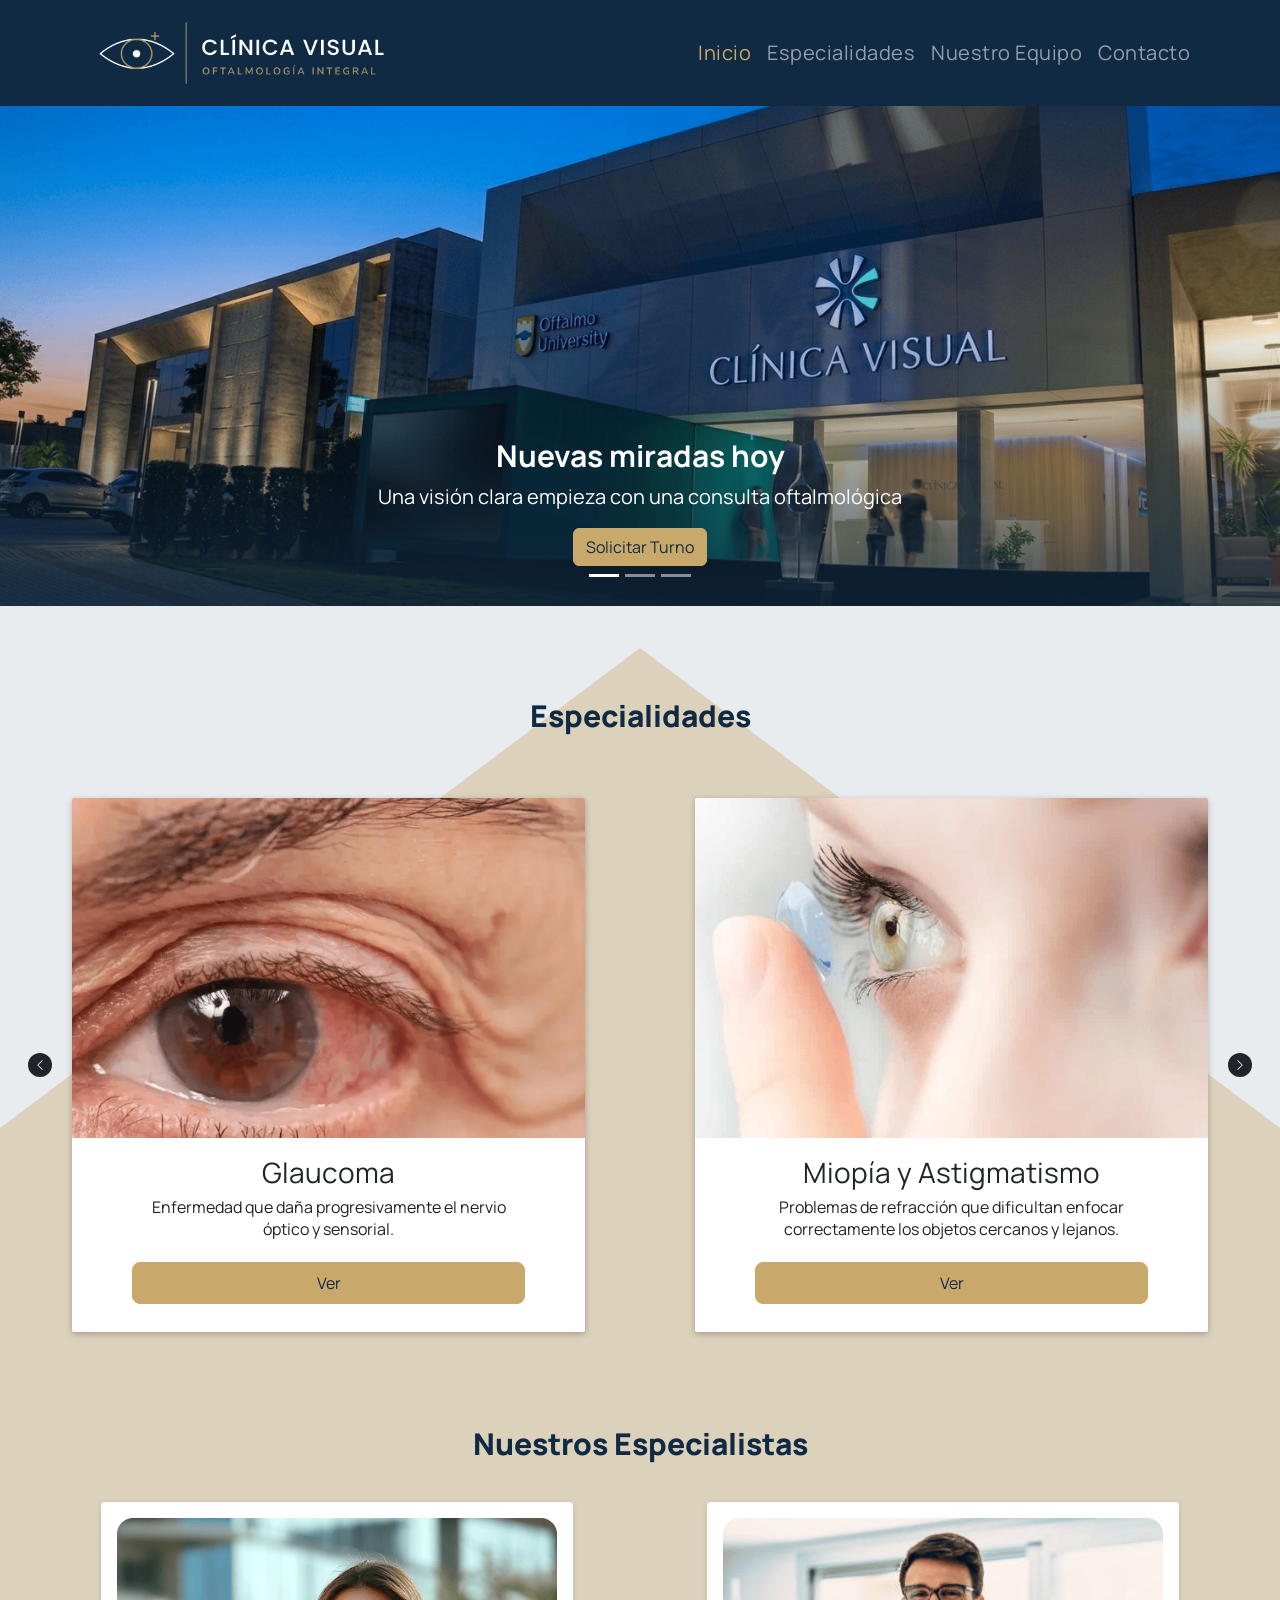
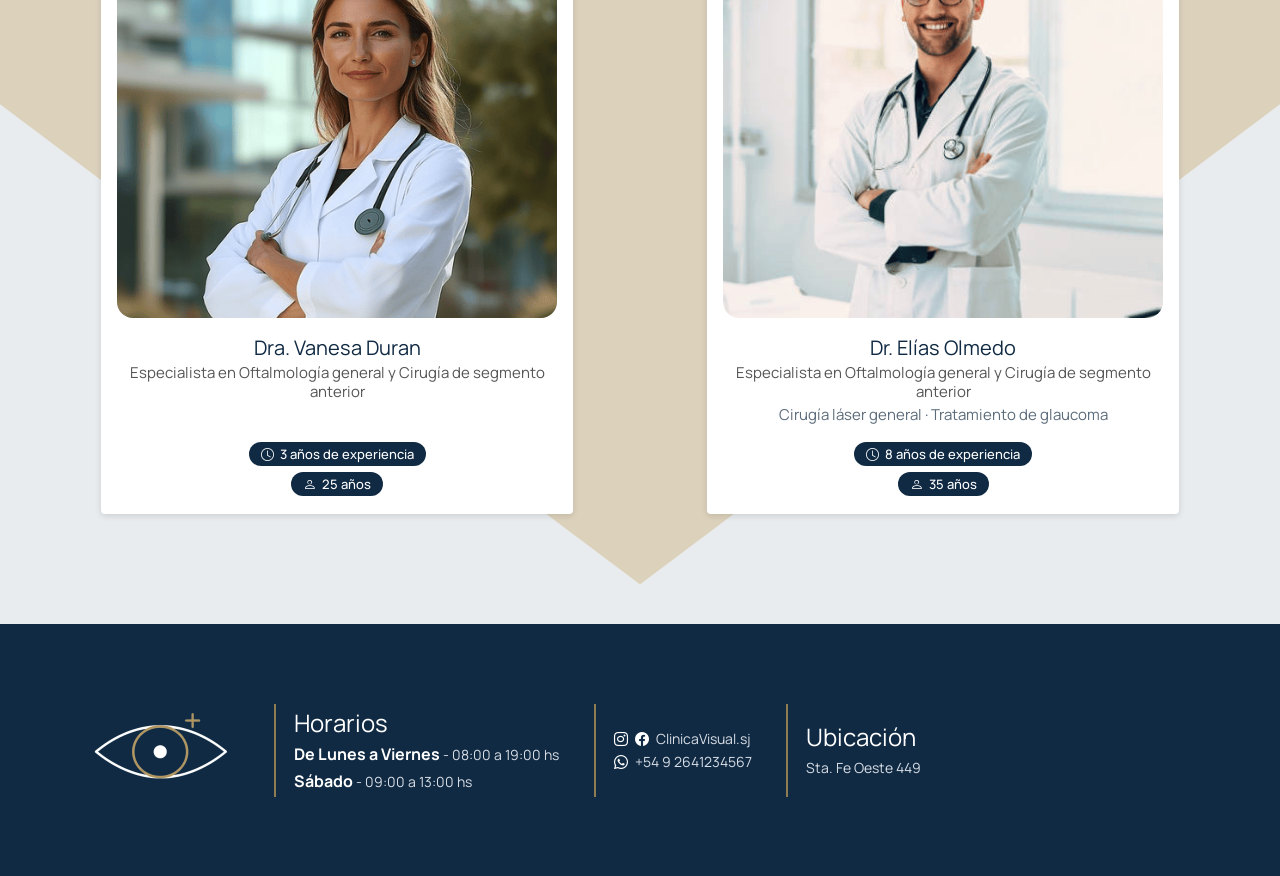
==== commit e68688f6: "Add files via upload" ====
--- a/index.html
+++ b/index.html
@@ -12,8 +12,6 @@
 
   <title>Clinica Visual</title>
 
-  <link rel="icon" type="image/svg+xml" href="imagenes/p3_simbolo.png">
-
   <link href="https://fonts.googleapis.com/css2?family=Manrope:wght@400;500;700;800&display=swap" rel="stylesheet">
 
   <link href="https://cdn.jsdelivr.net/npm/bootstrap@5.3.8/dist/css/bootstrap.min.css" rel="stylesheet" integrity="sha384-sRIl4kxILFvY47J16cr9ZwB07vP4J8+LH7qKQnuqkuIAvNWLzeN8tE5YBujZqJLB" crossorigin="anonymous">
@@ -26,7 +24,6 @@
 
 <body class="text-center">
 
-  <!-- NAVBAR -->
 
   <nav class="navbar navbar-expand-lg navbar-dark">
 
@@ -70,7 +67,6 @@
 
   </nav>
 
-  <!-- CARRUSEL PRINCIPAL -->
 
   <div id="carouselExampleCaptions" class="carousel slide" data-bs-ride="carousel" data-bs-interval="2500" data-bs-pause="false">
 
@@ -142,11 +138,9 @@
 
   <br>
 
-  <!-- FONDO ROMBO (envuelve Especialidades + Especialistas) -->
 
   <div class="fondo-rombo">
 
-    <!-- ESPECIALIDADES -->
 
     <section class="especialidades-seccion">
 
@@ -157,8 +151,6 @@
         <div class="carousel-inner">
 
 
-          <!-- Slide 1 -->
-
           <div class="carousel-item active">
 
             <div class="container py-4">
@@ -183,7 +175,7 @@
 
                         data-titulo="Glaucoma"
 
-                        data-texto="Se detecta mediante un examen de refracción que permite conocer cómo enfoca la luz el ojo. Su corrección suele realizarse con anteojos o lentes de contacto, según las necesidades de cada paciente.">Ver</button>
+                        data-texto="El glaucoma daña el nervio óptico, muchas veces por presión elevada dentro del ojo. Se controla con gotas, láser o cirugía, y los controles periódicos permiten detectarlo a tiempo.">Ver</button>
 
                     </div>
 
@@ -209,7 +201,7 @@
 
                         data-titulo="Miopía y astigmatismo"
 
-                        data-texto="La miopía puede corregirse mediante anteojos o lentes de contacto. En determinados pacientes también existen opciones quirúrgicas. Los controles permiten evaluar si aumenta y realizar un seguimiento de la visión, Atigmatismo se detecta mediante un examen de refracción que permite conocer cómo enfoca la luz el ojo. Su corrección suele realizarse con anteojos o lentes de contacto, según las necesidades de cada paciente.">Ver</button>
+                        data-texto="La miopía puede corregirse mediante anteojos o lentes de contacto. En determinados pacientes también existen opciones quirúrgicas. Los controles permiten evaluar si aumenta y realizar un seguimiento de la visión, El Atigmatismo se detecta mediante un examen de refracción que permite conocer cómo enfoca la luz el ojo. Su corrección suele realizarse con anteojos o lentes de contacto, según las necesidades de cada paciente.">Ver</button>
 
                     </div>
 
@@ -224,7 +216,6 @@
 
           </div>
 
-          <!-- Slide 2 -->
 
           <div class="carousel-item">
 
@@ -292,8 +283,6 @@
 
           </div>
 
-          <!-- Slide 3 -->
-
           <div class="carousel-item">
 
             <div class="container py-4">
@@ -353,14 +342,12 @@
 
                 </div>
 
-
               </div>
 
             </div>
 
           </div>
 
-
         </div>
 
         <button class="carousel-control-prev" type="button" data-bs-target="#carruselEspecialidades" data-bs-slide="prev">
@@ -384,7 +371,6 @@
 
     </section>
 
-    <!-- ESPECIALISTAS -->
 
     <section class="especialistas">
 
@@ -392,7 +378,6 @@
 
       <div class="especialistas-grid">
 
-        <!-- Tarjeta 1 -->
 
         <article class="especialista-card">
 
@@ -412,7 +397,6 @@
 
         </article>
 
-        <!-- Tarjeta 2 -->
 
         <article class="especialista-card">
 
@@ -434,31 +418,6 @@
 
         </article>
 
-
-        <!-- Tarjeta 3 (desactivada)
-
-        <article class="especialista-card">
-
-          <img src="imagenes2/image.35.png" class="especialista-foto" alt="Dr jose bianco">
-
-          <h3 class="especialista-nombre">Dr. Jose Bianco</h3>
-
-          <p class="especialista-especialidad">Especialista en cataratas y en medicina general</p>
-
-          <p class="especialista-detalle">Cataratas</p>
-
-          <div class="etiquetas">
-
-            <span class="etiqueta"><i class="bi bi-clock"></i> 10 años de experiencia</span>
-
-            <span class="etiqueta"><i class="bi bi-person"></i> 28 años</span>
-
-          </div>
-
-        </article>
-
-        -->
-
       </div>
 
     </section>
@@ -466,9 +425,6 @@
 
   </div>
 
-  <!-- /FONDO ROMBO -->
-
-  <!-- MODAL ESPECIALIDADES -->
 
   <div class="modal fade" id="modalEspecialidad" tabindex="-1" aria-hidden="true">
 
@@ -494,7 +450,7 @@
 
           <button type="button" class="btn btn-secondary" data-bs-dismiss="modal">Cerrar</button>
 
-          <a href="contacto.html" class="btn btn-primary">Solicitar turno</a>
+          <a href="Contacto.html" class="btn btn-primary">Solicitar turno</a>
 
         </div>
 
@@ -504,13 +460,11 @@
 
   </div>
 
-  <!-- FOOTER -->
 
   <footer class="footer">
 
     <div class="footer-contenido">
 
-      <!-- Logo -->
 
       <div class="footer-marca">
 
@@ -518,8 +472,6 @@
 
       </div>
 
-      <!-- Horarios -->
-
       <div class="footer-bloque footer-horarios">
 
         <h5>Horarios</h5>
@@ -530,8 +482,6 @@
 
       </div>
 
-      <!-- Redes -->
-
       <div class="footer-bloque footer-social">
 
         <p><i class="bi bi-instagram"></i> <i class="bi bi-facebook"></i> <span>ClinicaVisual.sj</span></p>
@@ -539,7 +489,6 @@
         <p><i class="bi bi-whatsapp"></i> <span>+54 9 2641234567</span></p>
 
       </div>
-      <!-- Ubicación -->
 
       <div class="footer-bloque footer-ubicacion">
 
@@ -549,8 +498,6 @@
 
       </div>
 
-      <!-- Mapa -->
-
       <iframe class="footer-mapa-embed" src="https://www.google.com/maps/embed?pb=!1m18!1m12!1m3!1d3400.4468370658947!2d-68.5321957!3d-31.5393495!2m3!1f0!2f0!3f0!3m2!1i1024!2i768!4f13.1!3m3!1m2!1s0x968140258ace1925%3A0x8ff9e07103de958c!2sSta%20Fe%20Oeste%20449%2C%20J5400%20San%20Juan!5e0!3m2!1ses-419!2sar!4v1792428762064!5m2!1ses-419!2sar" allowfullscreen loading="lazy" referrerpolicy="strict-origin-when-cross-origin" title="Mapa"></iframe>
 
     </div>
@@ -561,7 +508,6 @@
 
   <script>
 
-    // Modal de especialidades
 
     const modal = document.getElementById('modalEspecialidad');
 
@@ -575,9 +521,6 @@
 
     });
 
-    // Carrusel de Especialidades responsive:
-
-    // 2 tarjetas por slide en pantallas grandes, 1 tarjeta por slide en celular (767px o menos)
 
     (function () {
 
--- a/styles.css
+++ b/styles.css
@@ -19,7 +19,7 @@
   flex-direction: column;
 }
 
-/* ===== NAVBAR ===== */
+
 .navbar {
   background: #102A43;
 }
@@ -41,7 +41,7 @@
   color: #C8A96B;
 }
 
-/* ===== CARRUSEL PRINCIPAL (BANNER) ===== */
+
 #carouselExampleCaptions .carousel-item::after {
   content: "";
   position: absolute;
@@ -69,7 +69,7 @@
   margin-bottom: 1.2rem;
 }
 
-/* ===== FONDO ROMBO (Especialidades + Especialistas) ===== */
+
 .fondo-rombo {
   position: relative;
   overflow: hidden;
@@ -95,16 +95,16 @@
   margin-bottom: 0;
 }
 
-/* Título simple, sin píldora */
+
 .titulo-seccion {
   margin: 0 0 40px;
   text-align: center;
   font-size: var(--title-size);
   font-weight: var(--title-weight);
-  color: #12294a;
-}
-
-/* ===== CARRUSEL DE ESPECIALIDADES ===== */
+  color: #102A43;
+}
+
+
 #carruselEspecialidades {
   padding: 0 60px;
 }
@@ -119,7 +119,6 @@
   transform: translateY(-6px);
   box-shadow: 0 12px 28px rgba(16, 42, 67, 0.2) !important;
 }
-/* Ancho del conjunto y separación entre las 2 tarjetas */
 #carruselEspecialidades .container {
   max-width: 1258px;
 }
@@ -157,7 +156,6 @@
   font-size: 16px;
 }
 
-/* Flechas: círculos negros chicos */
 #carruselEspecialidades .carousel-control-prev,
 #carruselEspecialidades .carousel-control-next {
   width: 40px;
@@ -173,12 +171,11 @@
   background-size: 50%;
 }
 
-/* ===== ESPECIALISTAS ===== */
 .especialistas {
   margin-bottom: 40px;
 }
 .especialistas-titulo {
-  background: #12294a;
+  background: #102A43;
   color: #fff;
   width: 90%;
   max-width: 1016px;
@@ -191,7 +188,7 @@
   font-weight: var(--headline-weight);
 }
 .especialistas-titulo span {
-  color: #c9a961;
+  color: #C8A96B;
   font-size: var(--headline-size);
 }
 .especialistas-grid {
@@ -230,7 +227,7 @@
   text-align: center;
   font-size: 20px;
   font-weight: 400;
-  color: #12294a;
+  color: #102A43;
 }
 .especialista-especialidad {
   margin: 0;
@@ -257,7 +254,7 @@
   padding-top: 16px;
 }
 .etiqueta {
-  background: #12294a;
+  background: #102A43;
   color: #fff;
   border-radius: 999px;
   padding: 3px 12px;
@@ -269,7 +266,6 @@
   margin-right: 3px;
 }
 
-/* ===== BOTONES: fondo dorado, letras azules; al pasar el mouse, letras blancas ===== */
 .btn-turno {
   margin-top: 1rem;
   padding: 0.7rem 1.8rem;
@@ -288,12 +284,11 @@
 .btn-turno:hover,
 .btn-primary:hover,
 .btn-contacto:hover {
-  background-color: #b38f4b !important;
-  border-color: #b38f4b !important;
+  background-color: #7d6428 !important;
+  border-color: #7d6428 !important;
   color: #fff !important;
 }
 
-/* ===== FOOTER ===== */
 .footer {
   margin-top: auto;
   background: #102A43;
@@ -339,13 +334,12 @@
   opacity: 0.9;
 }
 
-/* ===== FOOTER NUEVO (fila horizontal) ===== */
 .footer-contenido {
   width: 100%;
   max-width: none;
   margin: 0;
   box-sizing: border-box;
-  height: 252px;              /* alto total del footer */
+  height: 252px;              
   padding: 0 5vw;
   display: flex;
   align-items: center;
@@ -362,7 +356,7 @@
   text-align: left;
   border-left: 2px solid #8f7d52;
   padding: 0 0 0 18px;
-  height: 93px;               /* misma altura de línea en los 3 bloques */
+  height: 93px;               
   display: flex;
   flex-direction: column;
   justify-content: center;
@@ -417,7 +411,6 @@
   }
 }
 
-/* ===== FOOTER: versión celular (hasta 767px) ===== */
 @media (max-width: 767px) {
   .footer-contenido {
     display: grid;
@@ -436,7 +429,6 @@
     height: 80px;
   }
 
-  /* Horarios: al lado del logo, con línea dorada */
   .footer .footer-horarios {
     border-left: 2px solid #8f7d52;
     padding: 0 0 0 16px;
@@ -463,7 +455,6 @@
     display: none;
   }
 
-  /* Redes: una sola fila */
   .footer .footer-social {
     grid-column: 1 / -1;
     flex-direction: row;
@@ -480,7 +471,6 @@
     white-space: nowrap;
   }
 
-  /* Ubicación: franja dorada de lado a lado */
   .footer .footer-ubicacion {
     grid-column: 1 / -1;
     margin: 0 -20px;
@@ -498,12 +488,12 @@
     margin: 0;
     font-size: 18px;
     font-weight: 700;
-    color: #12294a;
+    color: #102A43;
   }
   .footer .footer-ubicacion p.footer-direccion {
     margin: 0;
     font-size: 13px;
-    color: #12294a;
+    color: #102A43;
   }
 
   /* Mapa: ancho completo */
@@ -515,7 +505,6 @@
   }
 }
 
-/* ===== PÁGINA ESPECIALIDADES: lista de tarjetas horizontales ===== */
 .fondo-rombo--pagina {
   padding-top: 60px;
   margin-bottom: 0;
@@ -532,11 +521,12 @@
   box-shadow: 0 2px 8px rgba(0, 0, 0, 0.15);
   margin-bottom: 24px;
   text-align: left;
+  min-height: 270px;
 }
 .card-h:last-child {
   margin-bottom: 0;
 }
-/* Cataratas, Ojos secos y Astigmatismo: imagen a la derecha */
+
 .card-h--invertida {
   flex-direction: row-reverse;
 }
@@ -567,7 +557,7 @@
   margin: 0 0 6px;
   font-size: 22px;
   font-weight: 700;
-  color: #12294a;
+  color: #102A43;
 }
 .card-h__text {
   margin: 0 0 12px;
@@ -590,6 +580,7 @@
   .card-h,
   .card-h--invertida {
     flex-direction: column;
+    min-height: auto;
   }
   .card-h__img {
     flex: none;
@@ -601,7 +592,6 @@
   }
 }
 
-/* ===== PÁGINA NUESTRO EQUIPO ===== */
 .contenedor-equipo {
   margin-bottom: 60px;
 }
@@ -630,7 +620,7 @@
   margin: 0 0 6px;
   font-size: 20px;
   font-weight: 400;
-  color: #12294a;
+  color: #102A43;
 }
 .card-equipo .card-text {
   margin-bottom: 14px;
@@ -642,7 +632,6 @@
   margin-top: auto;
 }
 
-/* ===== CONTACTO ===== */
 .contacto-seccion {
   padding: 60px 0;
   background: #e8ecef;
@@ -657,7 +646,7 @@
   padding: 40px;
 }
 .contacto-formulario h2 {
-  color: #12294a;
+  color: #102A43;
   font-size: var(--title-size);
   font-weight: var(--title-weight);
   margin-bottom: 12px;
@@ -669,7 +658,7 @@
   margin-bottom: 25px;
 }
 .contacto-formulario .form-label {
-  color: #12294a;
+  color: #102A43;
   font-size: var(--body-size);
   font-weight: 600;
 }
@@ -698,7 +687,6 @@
   display: block;
 }
 
-/* ===== CONTACTO: ajustes de diseño ===== */
 .contacto-seccion.fondo-rombo {
   padding: 80px 0;
   margin-bottom: 0;
@@ -760,7 +748,6 @@
   font-size: 20px;
 }
 
-/* ===== RESPONSIVE ===== */
 @media (max-width: 991px) {
   .contacto-formulario {
     padding: 25px;
@@ -848,7 +835,6 @@
     overflow-x: hidden;
   }
 
-  /* Navbar */
   .navbar-brand img {
     height: 52px;
   }
@@ -858,13 +844,11 @@
     text-align: center;
   }
 
-  /* Secciones con fondo rombo */
   .fondo-rombo--pagina {
     padding-top: 36px;
     padding-bottom: 48px;
   }
 
-  /* Inicio: especialistas */
   .especialistas-grid {
     grid-template-columns: minmax(0, 1fr);
     gap: 24px;
@@ -885,7 +869,6 @@
     font-size: 14px;
   }
 
-  /* Nuestro Equipo */
   .contenedor-equipo {
     margin-bottom: 36px;
     padding-left: 20px;
@@ -895,7 +878,6 @@
     height: 300px;
   }
 
-  /* Especialidades (lista) */
   .contenedor-especialidades {
     padding-left: 20px;
     padding-right: 20px;
@@ -943,7 +925,6 @@
     max-height: 300px;
   }
 
-  /* Footer: que las redes no se salgan en pantallas angostas */
   .footer .footer-social {
     flex-wrap: wrap;
   }
@@ -978,6 +959,7 @@
   .card-h,
   .card-h--invertida {
     flex-direction: column;
+    min-height: auto;
     border-radius: 20px;
     margin-bottom: 24px;
   }
@@ -1033,7 +1015,6 @@
     height: 300px;
   }
 }
-
 .fondo-rombo {
   --rombo-extra: 30%;
 }
@@ -1050,7 +1031,6 @@
     --rombo-extra: 90%;
   }
 }
-
 @media (max-width: 767px) {
   #carruselEspecialidades {
     padding: 0 clamp(44px, 15.5vw, 68px);
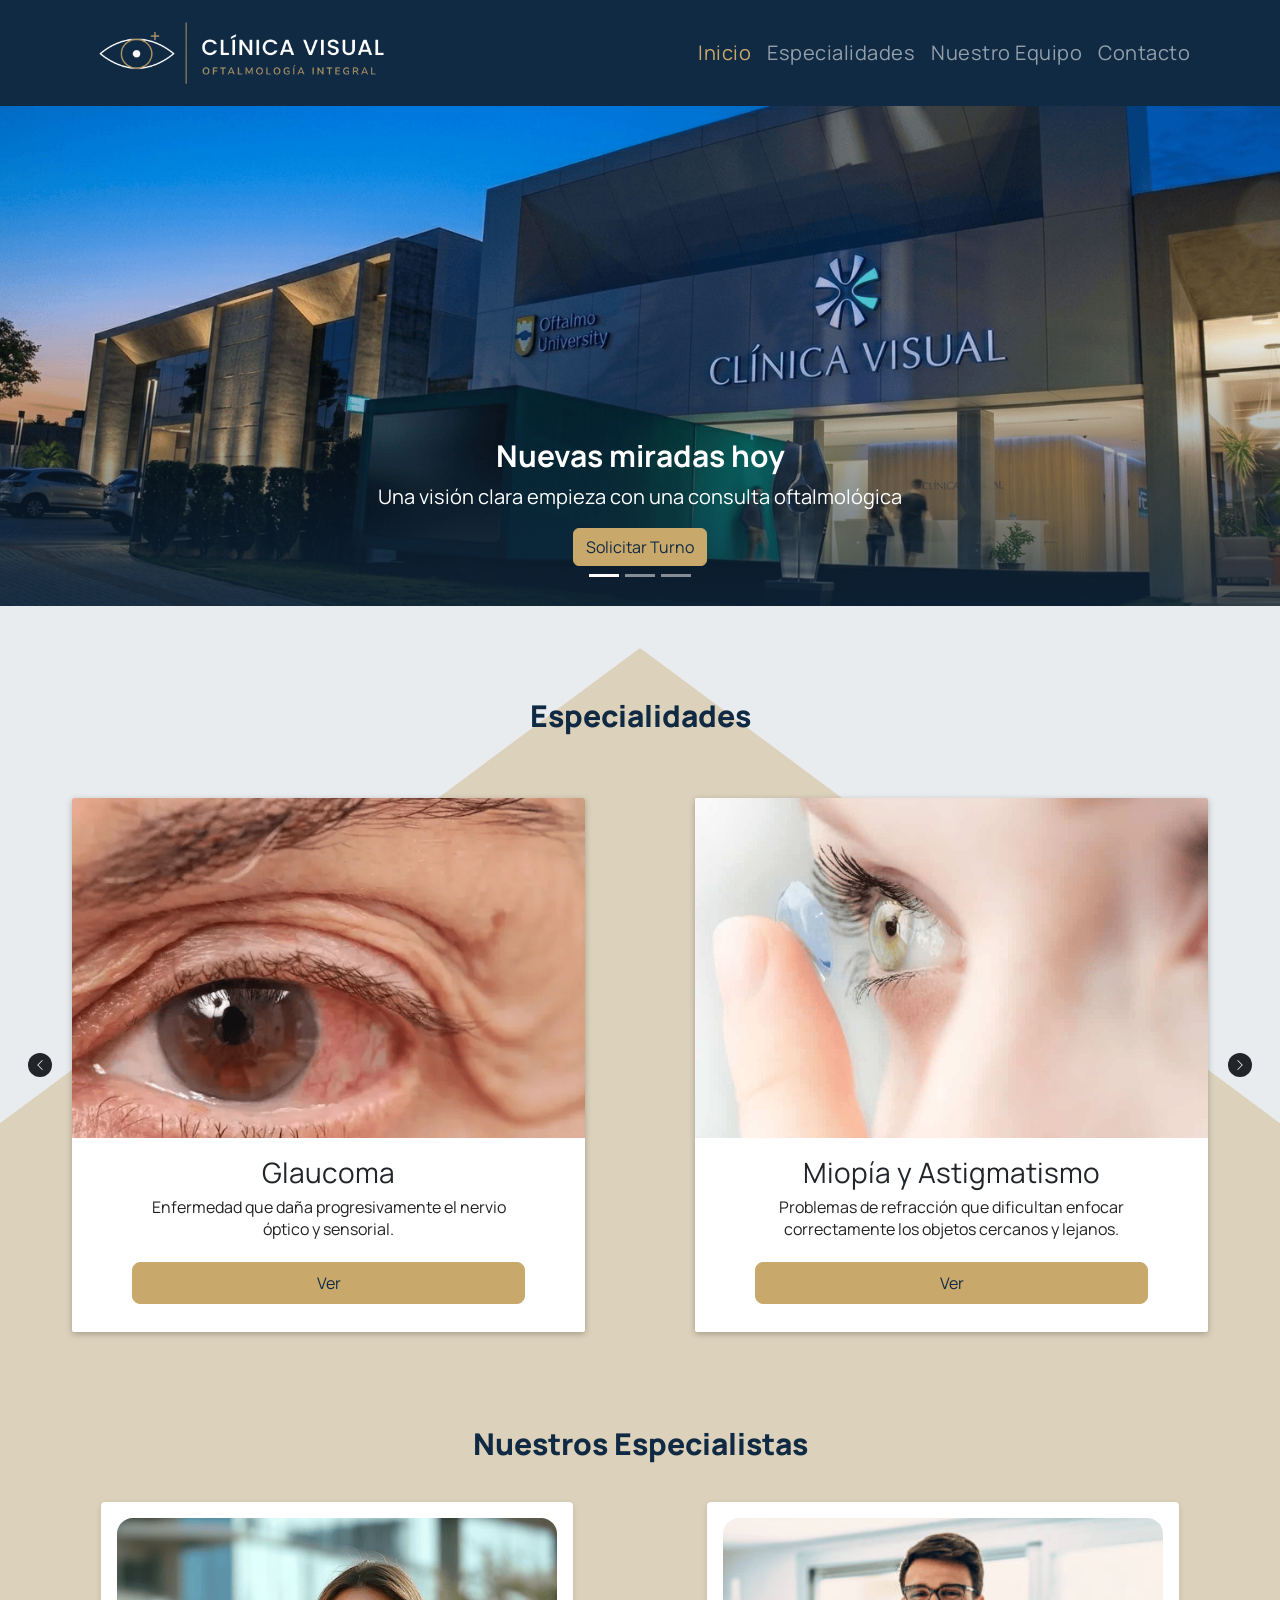
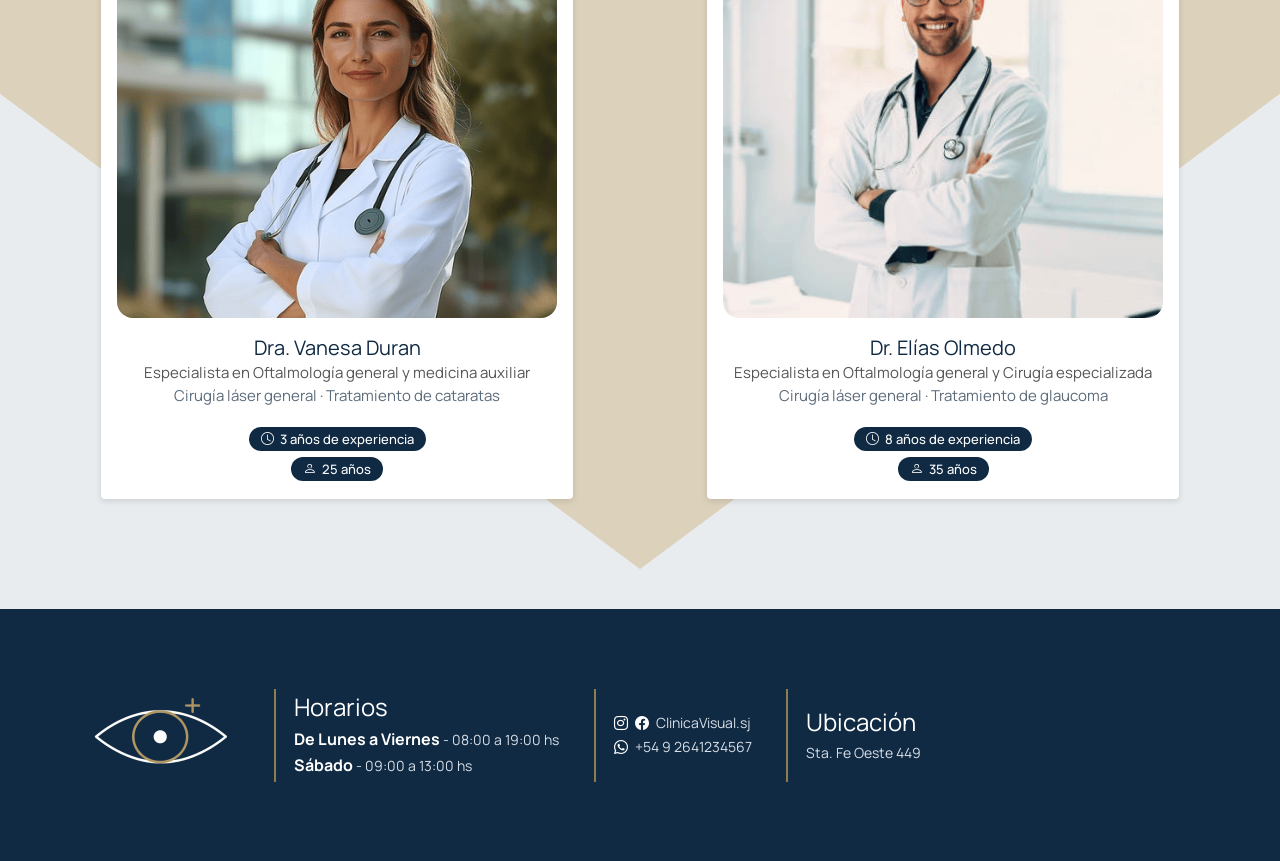
==== commit beeaf8ac: "Add files via upload" ====
--- a/index.html
+++ b/index.html
@@ -146,11 +146,10 @@
 
       <h2 class="titulo-seccion"><strong>Especialidades</strong></h2>
 
-      <div id="carruselEspecialidades" class="carousel slide" data-bs-ride="carousel" data-bs-interval="3000" data-bs-pause="false">
+      <div id="carruselEspecialidades" class="carousel slide" data-bs-ride="carousel" data-bs-interval="4000" data-bs-pause="false">
 
         <div class="carousel-inner">
 
-
           <div class="carousel-item active">
 
             <div class="container py-4">
@@ -385,7 +384,9 @@
 
           <h3 class="especialista-nombre">Dra. Vanesa Duran</h3>
 
-          <p class="especialista-especialidad">Especialista en Oftalmología general y Cirugía de segmento anterior </p>
+            <p class="especialista-especialidad">Especialista en Oftalmología general y medicina auxiliar </p>
+          
+            <p class="especialista-detalle">Cirugía láser general · Tratamiento de cataratas</p>
 
           <div class="etiquetas">
 
@@ -404,7 +405,7 @@
 
           <h3 class="especialista-nombre">Dr. Elías Olmedo</h3>
 
-          <p class="especialista-especialidad">Especialista en Oftalmología general y Cirugía de segmento anterior</p>
+          <p class="especialista-especialidad">Especialista en Oftalmología general y Cirugía especializada</p>
 
           <p class="especialista-detalle">Cirugía láser general · Tratamiento de glaucoma</p>
 
@@ -422,10 +423,8 @@
 
     </section>
 
-
   </div>
 
-
   <div class="modal fade" id="modalEspecialidad" tabindex="-1" aria-hidden="true">
 
     <div class="modal-dialog modal-dialog-centered">
